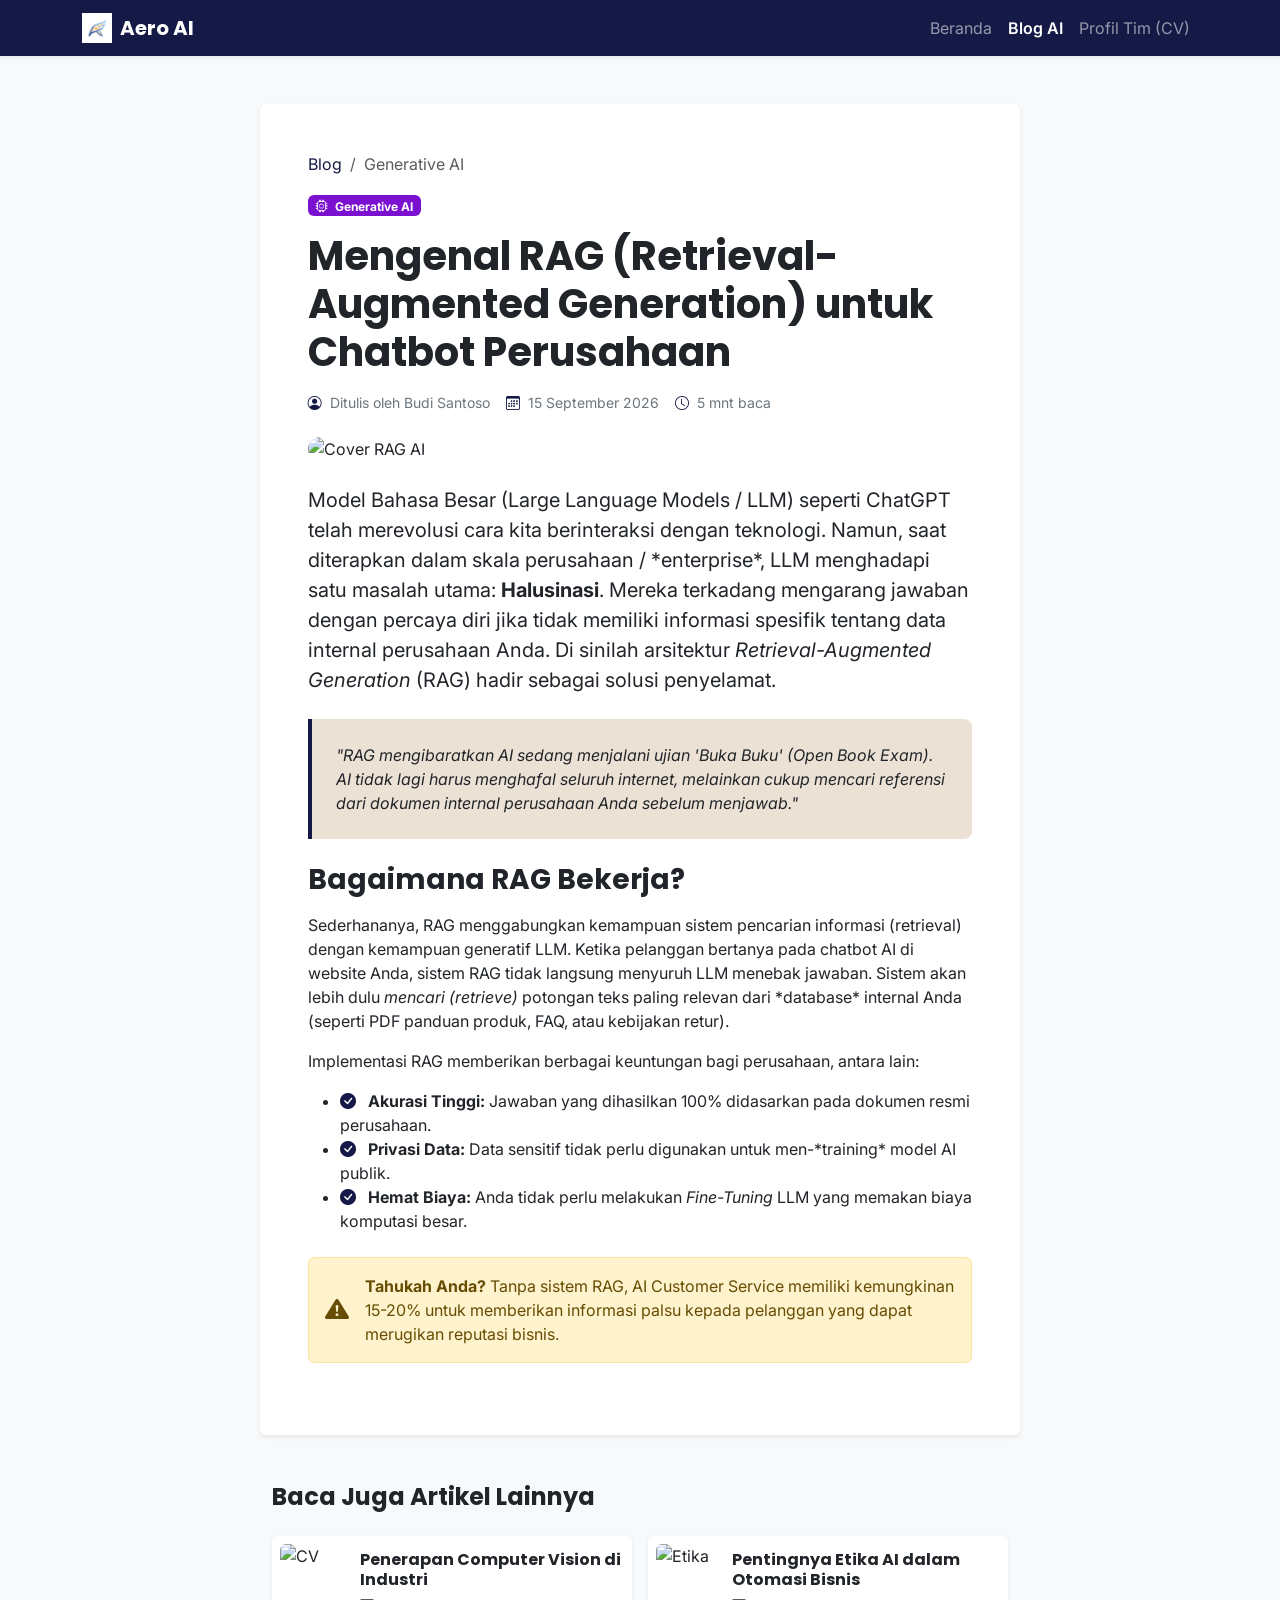
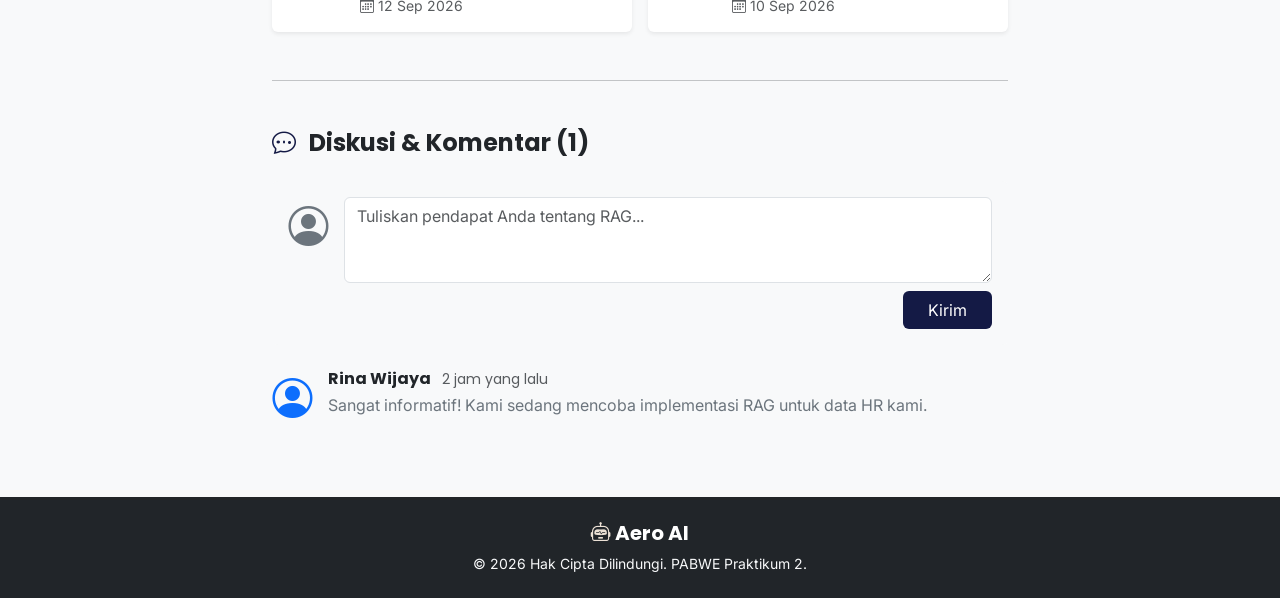
==== blog-detail.html @ 944abf02 "fix" ====
<!doctype html>
<html lang="id">
<head>
    <meta charset="UTF-8" />
    <meta name="viewport" content="width=device-width, initial-scale=1.0" />
    <meta name="description" content="Mengenal RAG (Retrieval-Augmented Generation) untuk Chatbot Perusahaan guna mencegah halusinasi AI." />
    <title>Detail Blog - Aero AI</title>
    
    <link rel="icon" href="assets/img/logo.png" type="image/png" />
    <link rel="preconnect" href="https://fonts.googleapis.com">
    <link rel="preconnect" href="https://fonts.gstatic.com" crossorigin>
    <link href="https://fonts.googleapis.com/css2?family=Inter:wght@400;500;600&family=Poppins:wght@500;600;700;800&display=swap" rel="stylesheet">
    <link href="https://cdn.jsdelivr.net/npm/bootstrap@5.3.8/dist/css/bootstrap.min.css" rel="stylesheet" crossorigin="anonymous">
    <link rel="stylesheet" href="https://cdn.jsdelivr.net/npm/bootstrap-icons@1.13.1/font/bootstrap-icons.min.css">

    <style>
        body { font-family: 'Inter', sans-serif; }
        h1, h2, h3, h4, h5, h6, .navbar-brand { font-family: 'Poppins', sans-serif; }
        .text-brand { color: #141A45; }
        .bg-brand { background-color: #141A45; color: white; }
        .btn-brand { background-color: #141A45; color: white; transition: 0.3s; }
        .btn-brand:hover { background-color: #7C10D0; color: white; }
        .custom-blockquote { border-left: 4px solid #141A45; background-color: #ECE1D5; padding: 1.5rem; border-radius: 0 8px 8px 0; font-style: italic; }
        .article-cover { width: 100%; height: 400px; object-fit: cover; border-radius: 12px; }
    </style>
</head>
<body class="bg-light">

    <nav class="navbar navbar-expand-lg navbar-dark sticky-top bg-brand shadow-sm">
        <div class="container">
            <a class="navbar-brand fw-bold d-flex align-items-center gap-2" href="index.html">
                <img src="assets/img/logo.png" alt="Logo" width="30" height="30"> Aero AI
            </a>
            <!-- PERBAIKAN: Aria-label button -->
            <button class="navbar-toggler" type="button" data-bs-toggle="collapse" data-bs-target="#navbarNav" aria-label="Buka Menu Navigasi">
                <span class="navbar-toggler-icon"></span>
            </button>
            <div class="collapse navbar-collapse" id="navbarNav">
                <ul class="navbar-nav ms-auto">
                    <li class="nav-item"><a class="nav-link" href="index.html">Beranda</a></li>
                    <li class="nav-item"><a class="nav-link active fw-semibold" href="blog.html">Blog AI</a></li>
                    <li class="nav-item"><a class="nav-link" href="cv.html">Profil Tim (CV)</a></li>
                </ul>
            </div>
        </div>
    </nav>

    <main class="container py-5">
        <div class="row justify-content-center">
            <div class="col-lg-8 bg-white p-4 p-md-5 rounded shadow-sm">
                
                <nav aria-label="breadcrumb">
                    <ol class="breadcrumb mb-3">
                        <li class="breadcrumb-item"><a href="blog.html" class="text-decoration-none text-brand">Blog</a></li>
                        <li class="breadcrumb-item active" aria-current="page">Generative AI</li>
                    </ol>
                </nav>
                <span class="badge mb-3" style="background-color: #7C10D0; color: white;"><i class="bi bi-cpu me-1"></i> Generative AI</span>
                
                <h1 class="fw-bold mb-3">Mengenal RAG (Retrieval-Augmented Generation) untuk Chatbot Perusahaan</h1>
                
                <div class="d-flex flex-wrap align-items-center text-secondary mb-4 gap-3 small">
                    <span><i class="bi bi-person-circle text-brand me-1"></i> Ditulis oleh Budi Santoso</span>
                    <span><i class="bi bi-calendar3 text-brand me-1"></i> 15 September 2026</span>
                    <span><i class="bi bi-clock text-brand me-1"></i> 5 mnt baca</span>
                </div>

                <img src="https://images.unsplash.com/photo-1677442136019-21780ecad995?q=80&w=1200&auto=format&fit=crop" width="1200" height="400" alt="Cover RAG AI" class="article-cover mb-4">

                <p class="fs-5">
                    Model Bahasa Besar (Large Language Models / LLM) seperti ChatGPT telah merevolusi cara kita berinteraksi dengan teknologi. Namun, saat diterapkan dalam skala perusahaan / *enterprise*, LLM menghadapi satu masalah utama: <strong>Halusinasi</strong>. Mereka terkadang mengarang jawaban dengan percaya diri jika tidak memiliki informasi spesifik tentang data internal perusahaan Anda. Di sinilah arsitektur <em>Retrieval-Augmented Generation</em> (RAG) hadir sebagai solusi penyelamat.
                </p>

                <!-- PERBAIKAN KONTRAST: text-dark di atas background custom-blockquote (krim) -->
                <blockquote class="custom-blockquote my-4 text-dark">
                    "RAG mengibaratkan AI sedang menjalani ujian 'Buka Buku' (Open Book Exam). AI tidak lagi harus menghafal seluruh internet, melainkan cukup mencari referensi dari dokumen internal perusahaan Anda sebelum menjawab."
                </blockquote>

                <!-- PERBAIKAN HIERARKI HEADING: Urut H1 -> H2 -->
                <h2 class="h3 fw-bold mt-4 mb-3">Bagaimana RAG Bekerja?</h2>
                <p>
                    Sederhananya, RAG menggabungkan kemampuan sistem pencarian informasi (retrieval) dengan kemampuan generatif LLM. Ketika pelanggan bertanya pada chatbot AI di website Anda, sistem RAG tidak langsung menyuruh LLM menebak jawaban. Sistem akan lebih dulu <em>mencari (retrieve)</em> potongan teks paling relevan dari *database* internal Anda (seperti PDF panduan produk, FAQ, atau kebijakan retur). 
                </p>

                <p>Implementasi RAG memberikan berbagai keuntungan bagi perusahaan, antara lain:</p>
                <ul class="mb-4">
                    <li><i class="bi bi-check-circle-fill text-brand me-2"></i> <strong>Akurasi Tinggi:</strong> Jawaban yang dihasilkan 100% didasarkan pada dokumen resmi perusahaan.</li>
                    <li><i class="bi bi-check-circle-fill text-brand me-2"></i> <strong>Privasi Data:</strong> Data sensitif tidak perlu digunakan untuk men-*training* model AI publik.</li>
                    <li><i class="bi bi-check-circle-fill text-brand me-2"></i> <strong>Hemat Biaya:</strong> Anda tidak perlu melakukan <em>Fine-Tuning</em> LLM yang memakan biaya komputasi besar.</li>
                </ul>

                <div class="alert alert-warning d-flex align-items-center mb-4" role="alert">
                    <i class="bi bi-exclamation-triangle-fill fs-4 me-3"></i>
                    <div>
                        <strong>Tahukah Anda?</strong> Tanpa sistem RAG, AI Customer Service memiliki kemungkinan 15-20% untuk memberikan informasi palsu kepada pelanggan yang dapat merugikan reputasi bisnis.
                    </div>
                </div>
            </div>
        </div>

        <!-- ARTIKEL TERKAIT -->
        <div class="row justify-content-center mt-5">
            <div class="col-lg-8">
                <!-- PERBAIKAN HIERARKI: H2 (Subjudul Utama) -->
                <h2 class="h4 fw-bold mb-4">Baca Juga Artikel Lainnya</h2>
                <div class="row g-3">
                    <div class="col-md-6">
                        <a href="#" class="text-decoration-none">
                            <div class="card h-100 border-0 shadow-sm flex-row align-items-center p-2">
                                <img src="https://images.unsplash.com/photo-1581091226825-a6a2a5aee158?q=80&w=200&auto=format&fit=crop" class="rounded" alt="CV" width="80" height="80" style="object-fit: cover;" loading="lazy">
                                <div class="ms-3">
                                    <!-- PERBAIKAN HIERARKI: H3 (Anak dari H2 Baca Juga) -->
                                    <h3 class="h6 fw-bold text-dark mb-1">Penerapan Computer Vision di Industri</h3>
                                    <small class="text-muted"><i class="bi bi-calendar3"></i> 12 Sep 2026</small>
                                </div>
                            </div>
                        </a>
                    </div>
                    <div class="col-md-6">
                        <a href="#" class="text-decoration-none">
                            <div class="card h-100 border-0 shadow-sm flex-row align-items-center p-2">
                                <img src="https://images.unsplash.com/photo-1620712943543-bcc4688e7485?q=80&w=200&auto=format&fit=crop" class="rounded" alt="Etika" width="80" height="80" style="object-fit: cover;" loading="lazy">
                                <div class="ms-3">
                                    <h3 class="h6 fw-bold text-dark mb-1">Pentingnya Etika AI dalam Otomasi Bisnis</h3>
                                    <small class="text-muted"><i class="bi bi-calendar3"></i> 10 Sep 2026</small>
                                </div>
                            </div>
                        </a>
                    </div>
                </div>
                
                <hr class="my-5">
                
                <!-- AREA KOMENTAR -->
                <section>
                    <!-- PERBAIKAN HIERARKI: H2 -->
                    <h2 class="h4 fw-bold mb-4"><i class="bi bi-chat-dots me-2 text-brand"></i> Diskusi & Komentar (1)</h2>
                    
                    <div class="card bg-light border-0 mb-4 p-3">
                        <form action="#">
                            <div class="d-flex align-items-start gap-3">
                                <i class="bi bi-person-circle fs-1 text-secondary"></i>
                                <div class="w-100">
                                    <textarea class="form-control mb-2" rows="3" placeholder="Tuliskan pendapat Anda tentang RAG..." aria-label="Komentar"></textarea>
                                    <div class="text-end"><button type="submit" class="btn btn-brand px-4">Kirim</button></div>
                                </div>
                            </div>
                        </form>
                    </div>

                    <div class="d-flex align-items-start gap-3 mb-3">
                        <i class="bi bi-person-circle fs-1 text-primary"></i>
                        <div>
                            <!-- PERBAIKAN HIERARKI: H3 -->
                            <h3 class="h6 fw-bold mb-1">Rina Wijaya <span class="text-muted small fw-normal ms-2">2 jam yang lalu</span></h3>
                            <p class="text-secondary text-sm">Sangat informatif! Kami sedang mencoba implementasi RAG untuk data HR kami.</p>
                        </div>
                    </div>
                </section>
            </div>
        </div>
    </main>

    <footer class="bg-dark text-white py-4 mt-auto">
        <div class="container text-center">
            <h2 class="h5 fw-bold"><i class="bi bi-robot" style="color: #ECE1D5;"></i> Aero AI</h2>
            <!-- PERBAIKAN KONTRAST: text-light -->
            <p class="text-light small mb-0">© 2026 Hak Cipta Dilindungi. PABWE Praktikum 2.</p>
        </div>
    </footer>
    <script src="https://cdn.jsdelivr.net/npm/bootstrap@5.3.8/dist/js/bootstrap.bundle.min.js" crossorigin="anonymous" defer></script>
</body>
</html>
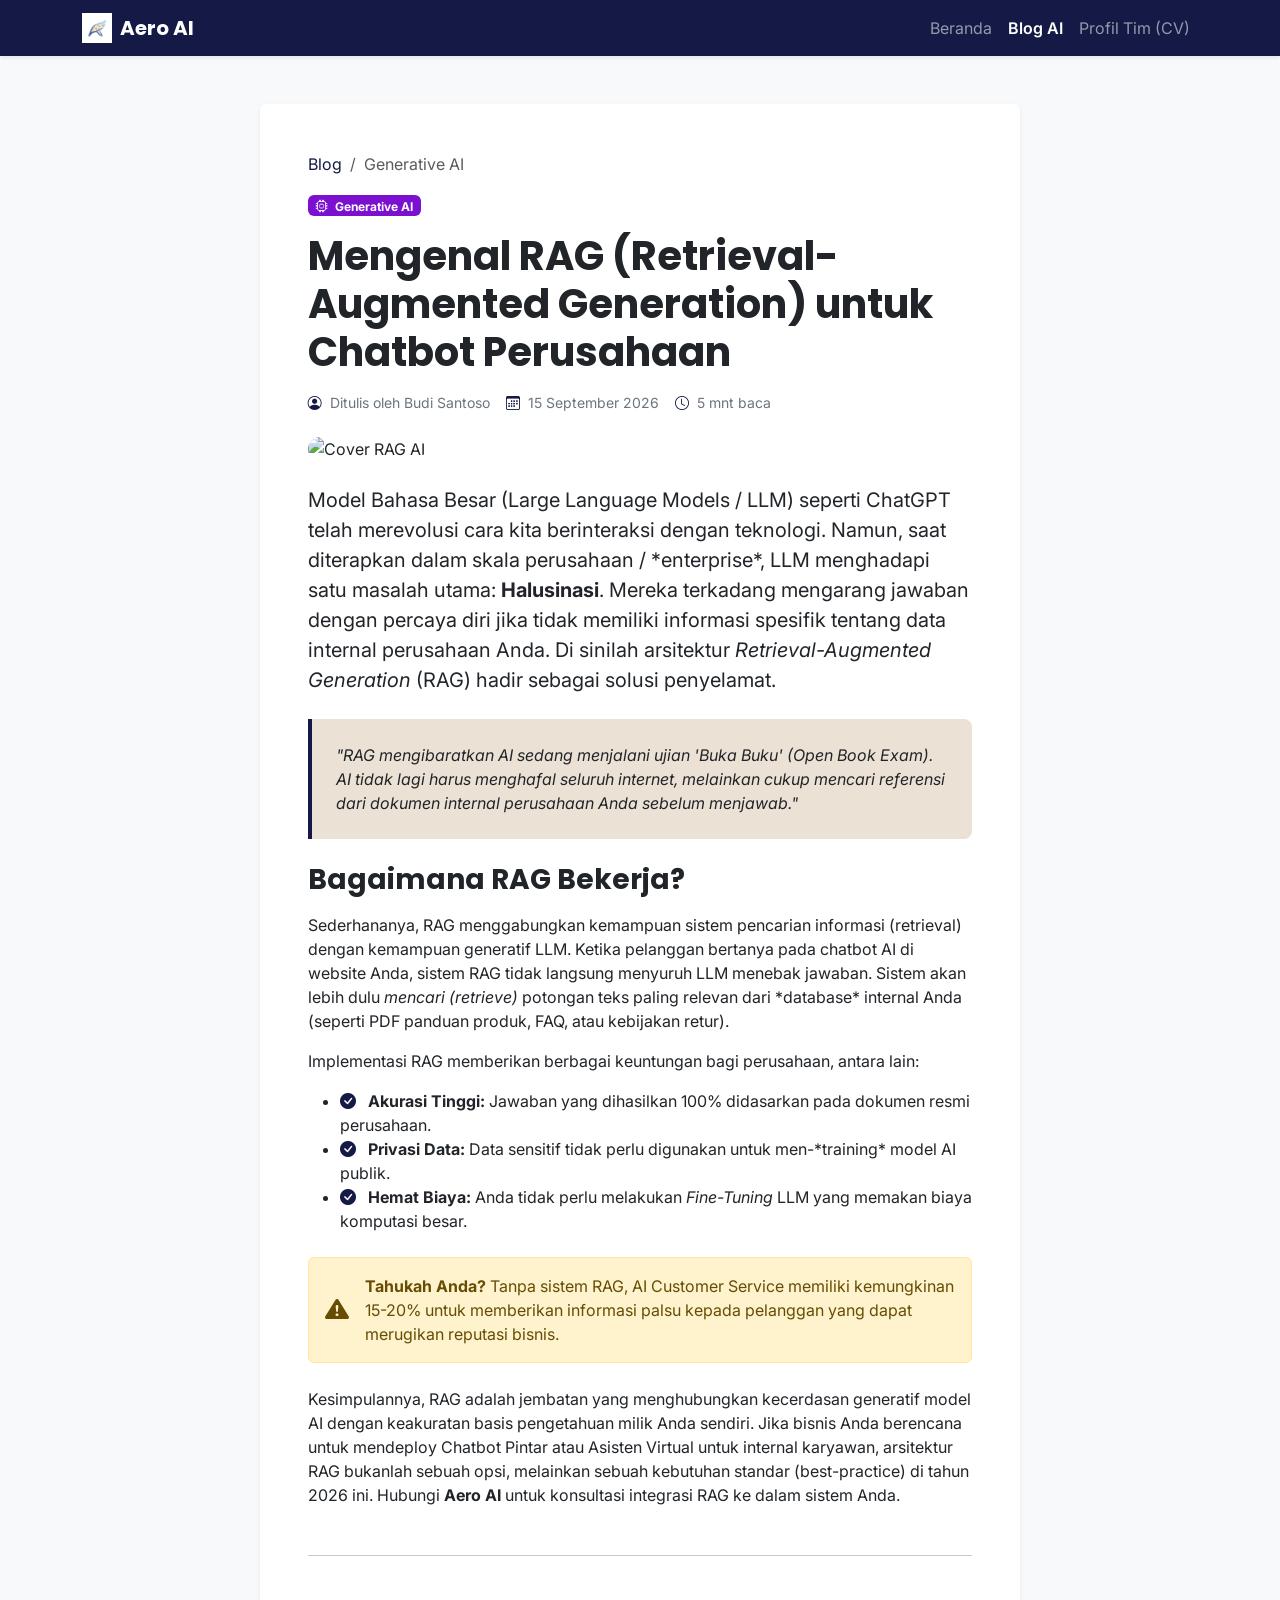
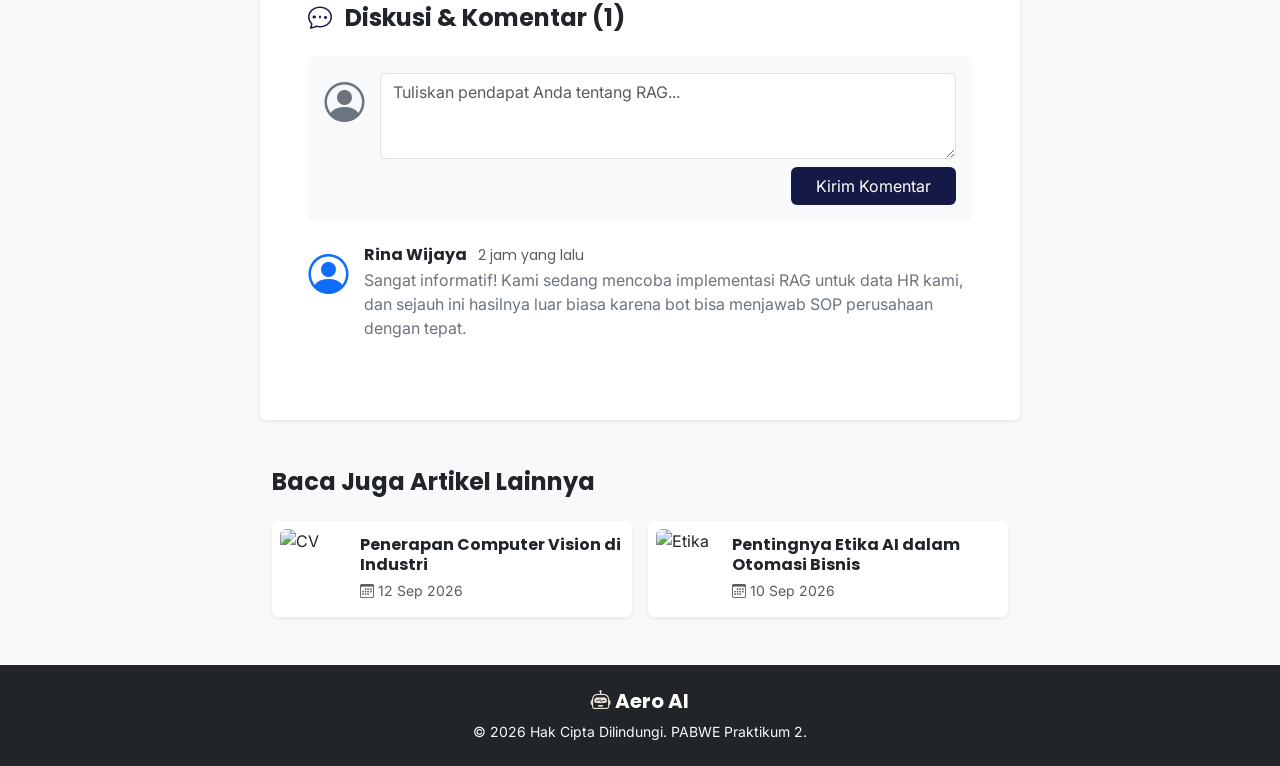
==== commit 69f660d1: "fix" ====
--- a/blog-detail.html
+++ b/blog-detail.html
@@ -3,36 +3,54 @@
 <head>
     <meta charset="UTF-8" />
     <meta name="viewport" content="width=device-width, initial-scale=1.0" />
-    <meta name="description" content="Mengenal RAG (Retrieval-Augmented Generation) untuk Chatbot Perusahaan guna mencegah halusinasi AI." />
     <title>Detail Blog - Aero AI</title>
     
     <link rel="icon" href="assets/img/logo.png" type="image/png" />
+
+    <!-- GOOGLE FONTS -->
     <link rel="preconnect" href="https://fonts.googleapis.com">
     <link rel="preconnect" href="https://fonts.gstatic.com" crossorigin>
     <link href="https://fonts.googleapis.com/css2?family=Inter:wght@400;500;600&family=Poppins:wght@500;600;700;800&display=swap" rel="stylesheet">
+
     <link href="https://cdn.jsdelivr.net/npm/bootstrap@5.3.8/dist/css/bootstrap.min.css" rel="stylesheet" crossorigin="anonymous">
     <link rel="stylesheet" href="https://cdn.jsdelivr.net/npm/bootstrap-icons@1.13.1/font/bootstrap-icons.min.css">
 
     <style>
         body { font-family: 'Inter', sans-serif; }
         h1, h2, h3, h4, h5, h6, .navbar-brand { font-family: 'Poppins', sans-serif; }
+        
         .text-brand { color: #141A45; }
         .bg-brand { background-color: #141A45; color: white; }
         .btn-brand { background-color: #141A45; color: white; transition: 0.3s; }
         .btn-brand:hover { background-color: #7C10D0; color: white; }
-        .custom-blockquote { border-left: 4px solid #141A45; background-color: #ECE1D5; padding: 1.5rem; border-radius: 0 8px 8px 0; font-style: italic; }
-        .article-cover { width: 100%; height: 400px; object-fit: cover; border-radius: 12px; }
+        
+        .custom-blockquote {
+            border-left: 4px solid #141A45;
+            background-color: #ECE1D5;
+            padding: 1.5rem;
+            border-radius: 0 8px 8px 0;
+            font-style: italic;
+        }
+        
+        .article-cover {
+            width: 100%;
+            height: 400px;
+            object-fit: cover;
+            border-radius: 12px;
+        }
     </style>
 </head>
 <body class="bg-light">
 
+    <!-- NAVBAR -->
     <nav class="navbar navbar-expand-lg navbar-dark sticky-top bg-brand shadow-sm">
         <div class="container">
             <a class="navbar-brand fw-bold d-flex align-items-center gap-2" href="index.html">
-                <img src="assets/img/logo.png" alt="Logo" width="30" height="30"> Aero AI
+                <img src="assets/img/logo.png" alt="Logo" height="30">
+                Aero AI
             </a>
-            <!-- PERBAIKAN: Aria-label button -->
-            <button class="navbar-toggler" type="button" data-bs-toggle="collapse" data-bs-target="#navbarNav" aria-label="Buka Menu Navigasi">
+            <!-- PERBAIKAN: Penambahan aria-label pada tombol toggle -->
+            <button class="navbar-toggler" type="button" data-bs-toggle="collapse" data-bs-target="#navbarNav" aria-label="Buka navigasi menu">
                 <span class="navbar-toggler-icon"></span>
             </button>
             <div class="collapse navbar-collapse" id="navbarNav">
@@ -45,6 +63,7 @@
         </div>
     </nav>
 
+    <!-- KONTEN ARTIKEL -->
     <main class="container py-5">
         <div class="row justify-content-center">
             <div class="col-lg-8 bg-white p-4 p-md-5 rounded shadow-sm">
@@ -65,18 +84,18 @@
                     <span><i class="bi bi-clock text-brand me-1"></i> 5 mnt baca</span>
                 </div>
 
-                <img src="https://images.unsplash.com/photo-1677442136019-21780ecad995?q=80&w=1200&auto=format&fit=crop" width="1200" height="400" alt="Cover RAG AI" class="article-cover mb-4">
+                <img src="https://images.unsplash.com/photo-1677442136019-21780ecad995?q=80&w=1200&auto=format&fit=crop" alt="Cover RAG AI" class="article-cover mb-4">
 
                 <p class="fs-5">
                     Model Bahasa Besar (Large Language Models / LLM) seperti ChatGPT telah merevolusi cara kita berinteraksi dengan teknologi. Namun, saat diterapkan dalam skala perusahaan / *enterprise*, LLM menghadapi satu masalah utama: <strong>Halusinasi</strong>. Mereka terkadang mengarang jawaban dengan percaya diri jika tidak memiliki informasi spesifik tentang data internal perusahaan Anda. Di sinilah arsitektur <em>Retrieval-Augmented Generation</em> (RAG) hadir sebagai solusi penyelamat.
                 </p>
 
-                <!-- PERBAIKAN KONTRAST: text-dark di atas background custom-blockquote (krim) -->
+                <!-- PERBAIKAN: Mengubah warna text-secondary menjadi text-dark agar lulus uji kontras -->
                 <blockquote class="custom-blockquote my-4 text-dark">
                     "RAG mengibaratkan AI sedang menjalani ujian 'Buka Buku' (Open Book Exam). AI tidak lagi harus menghafal seluruh internet, melainkan cukup mencari referensi dari dokumen internal perusahaan Anda sebelum menjawab."
                 </blockquote>
 
-                <!-- PERBAIKAN HIERARKI HEADING: Urut H1 -> H2 -->
+                <!-- PERBAIKAN: Hierarki H3 diubah menjadi H2 karena judul utama adalah H1 -->
                 <h2 class="h3 fw-bold mt-4 mb-3">Bagaimana RAG Bekerja?</h2>
                 <p>
                     Sederhananya, RAG menggabungkan kemampuan sistem pencarian informasi (retrieval) dengan kemampuan generatif LLM. Ketika pelanggan bertanya pada chatbot AI di website Anda, sistem RAG tidak langsung menyuruh LLM menebak jawaban. Sistem akan lebih dulu <em>mencari (retrieve)</em> potongan teks paling relevan dari *database* internal Anda (seperti PDF panduan produk, FAQ, atau kebijakan retur). 
@@ -95,45 +114,16 @@
                         <strong>Tahukah Anda?</strong> Tanpa sistem RAG, AI Customer Service memiliki kemungkinan 15-20% untuk memberikan informasi palsu kepada pelanggan yang dapat merugikan reputasi bisnis.
                     </div>
                 </div>
-            </div>
-        </div>
-
-        <!-- ARTIKEL TERKAIT -->
-        <div class="row justify-content-center mt-5">
-            <div class="col-lg-8">
-                <!-- PERBAIKAN HIERARKI: H2 (Subjudul Utama) -->
-                <h2 class="h4 fw-bold mb-4">Baca Juga Artikel Lainnya</h2>
-                <div class="row g-3">
-                    <div class="col-md-6">
-                        <a href="#" class="text-decoration-none">
-                            <div class="card h-100 border-0 shadow-sm flex-row align-items-center p-2">
-                                <img src="https://images.unsplash.com/photo-1581091226825-a6a2a5aee158?q=80&w=200&auto=format&fit=crop" class="rounded" alt="CV" width="80" height="80" style="object-fit: cover;" loading="lazy">
-                                <div class="ms-3">
-                                    <!-- PERBAIKAN HIERARKI: H3 (Anak dari H2 Baca Juga) -->
-                                    <h3 class="h6 fw-bold text-dark mb-1">Penerapan Computer Vision di Industri</h3>
-                                    <small class="text-muted"><i class="bi bi-calendar3"></i> 12 Sep 2026</small>
-                                </div>
-                            </div>
-                        </a>
-                    </div>
-                    <div class="col-md-6">
-                        <a href="#" class="text-decoration-none">
-                            <div class="card h-100 border-0 shadow-sm flex-row align-items-center p-2">
-                                <img src="https://images.unsplash.com/photo-1620712943543-bcc4688e7485?q=80&w=200&auto=format&fit=crop" class="rounded" alt="Etika" width="80" height="80" style="object-fit: cover;" loading="lazy">
-                                <div class="ms-3">
-                                    <h3 class="h6 fw-bold text-dark mb-1">Pentingnya Etika AI dalam Otomasi Bisnis</h3>
-                                    <small class="text-muted"><i class="bi bi-calendar3"></i> 10 Sep 2026</small>
-                                </div>
-                            </div>
-                        </a>
-                    </div>
-                </div>
-                
+
+                <p>
+                    Kesimpulannya, RAG adalah jembatan yang menghubungkan kecerdasan generatif model AI dengan keakuratan basis pengetahuan milik Anda sendiri. Jika bisnis Anda berencana untuk mendeploy Chatbot Pintar atau Asisten Virtual untuk internal karyawan, arsitektur RAG bukanlah sebuah opsi, melainkan sebuah kebutuhan standar (best-practice) di tahun 2026 ini. Hubungi <strong>Aero AI</strong> untuk konsultasi integrasi RAG ke dalam sistem Anda.
+                </p>
+
                 <hr class="my-5">
-                
+
                 <!-- AREA KOMENTAR -->
                 <section>
-                    <!-- PERBAIKAN HIERARKI: H2 -->
+                    <!-- PERBAIKAN: Hierarki H4 diubah menjadi H2 -->
                     <h2 class="h4 fw-bold mb-4"><i class="bi bi-chat-dots me-2 text-brand"></i> Diskusi & Komentar (1)</h2>
                     
                     <div class="card bg-light border-0 mb-4 p-3">
@@ -141,8 +131,10 @@
                             <div class="d-flex align-items-start gap-3">
                                 <i class="bi bi-person-circle fs-1 text-secondary"></i>
                                 <div class="w-100">
-                                    <textarea class="form-control mb-2" rows="3" placeholder="Tuliskan pendapat Anda tentang RAG..." aria-label="Komentar"></textarea>
-                                    <div class="text-end"><button type="submit" class="btn btn-brand px-4">Kirim</button></div>
+                                    <textarea class="form-control mb-2" rows="3" placeholder="Tuliskan pendapat Anda tentang RAG..."></textarea>
+                                    <div class="text-end">
+                                        <button type="submit" class="btn btn-brand px-4">Kirim Komentar</button>
+                                    </div>
                                 </div>
                             </div>
                         </form>
@@ -151,23 +143,60 @@
                     <div class="d-flex align-items-start gap-3 mb-3">
                         <i class="bi bi-person-circle fs-1 text-primary"></i>
                         <div>
-                            <!-- PERBAIKAN HIERARKI: H3 -->
+                            <!-- PERBAIKAN: Hierarki H6 diubah menjadi H3 -->
                             <h3 class="h6 fw-bold mb-1">Rina Wijaya <span class="text-muted small fw-normal ms-2">2 jam yang lalu</span></h3>
-                            <p class="text-secondary text-sm">Sangat informatif! Kami sedang mencoba implementasi RAG untuk data HR kami.</p>
+                            <p class="text-secondary text-sm">Sangat informatif! Kami sedang mencoba implementasi RAG untuk data HR kami, dan sejauh ini hasilnya luar biasa karena bot bisa menjawab SOP perusahaan dengan tepat.</p>
                         </div>
                     </div>
                 </section>
+
             </div>
         </div>
+
+        <!-- ARTIKEL TERKAIT -->
+        <div class="row justify-content-center mt-5">
+            <div class="col-lg-8">
+                <!-- PERBAIKAN: Hierarki H4 diubah menjadi H2 -->
+                <h2 class="h4 fw-bold mb-4">Baca Juga Artikel Lainnya</h2>
+                <div class="row g-3">
+                    <div class="col-md-6">
+                        <a href="#" class="text-decoration-none">
+                            <div class="card h-100 border-0 shadow-sm flex-row align-items-center p-2">
+                                <img src="https://images.unsplash.com/photo-1581091226825-a6a2a5aee158?q=80&w=200&auto=format&fit=crop" class="rounded" alt="CV" width="80" height="80" style="object-fit: cover;">
+                                <div class="ms-3">
+                                    <!-- PERBAIKAN: Hierarki H6 diubah menjadi H3 -->
+                                    <h3 class="h6 fw-bold text-dark mb-1">Penerapan Computer Vision di Industri</h3>
+                                    <small class="text-muted"><i class="bi bi-calendar3"></i> 12 Sep 2026</small>
+                                </div>
+                            </div>
+                        </a>
+                    </div>
+                    <div class="col-md-6">
+                        <a href="#" class="text-decoration-none">
+                            <div class="card h-100 border-0 shadow-sm flex-row align-items-center p-2">
+                                <img src="https://images.unsplash.com/photo-1620712943543-bcc4688e7485?q=80&w=200&auto=format&fit=crop" class="rounded" alt="Etika" width="80" height="80" style="object-fit: cover;">
+                                <div class="ms-3">
+                                    <!-- PERBAIKAN: Hierarki H6 diubah menjadi H3 -->
+                                    <h3 class="h6 fw-bold text-dark mb-1">Pentingnya Etika AI dalam Otomasi Bisnis</h3>
+                                    <small class="text-muted"><i class="bi bi-calendar3"></i> 10 Sep 2026</small>
+                                </div>
+                            </div>
+                        </a>
+                    </div>
+                </div>
+            </div>
+        </div>
     </main>
 
+    <!-- FOOTER -->
     <footer class="bg-dark text-white py-4 mt-auto">
         <div class="container text-center">
             <h2 class="h5 fw-bold"><i class="bi bi-robot" style="color: #ECE1D5;"></i> Aero AI</h2>
-            <!-- PERBAIKAN KONTRAST: text-light -->
+            <!-- PERBAIKAN: Kontras text diubah menjadi text-light -->
             <p class="text-light small mb-0">© 2026 Hak Cipta Dilindungi. PABWE Praktikum 2.</p>
         </div>
     </footer>
-    <script src="https://cdn.jsdelivr.net/npm/bootstrap@5.3.8/dist/js/bootstrap.bundle.min.js" crossorigin="anonymous" defer></script>
+
+    <script src="https://cdn.jsdelivr.net/npm/bootstrap@5.3.8/dist/js/bootstrap.bundle.min.js" crossorigin="anonymous"></script>
 </body>
 </html>
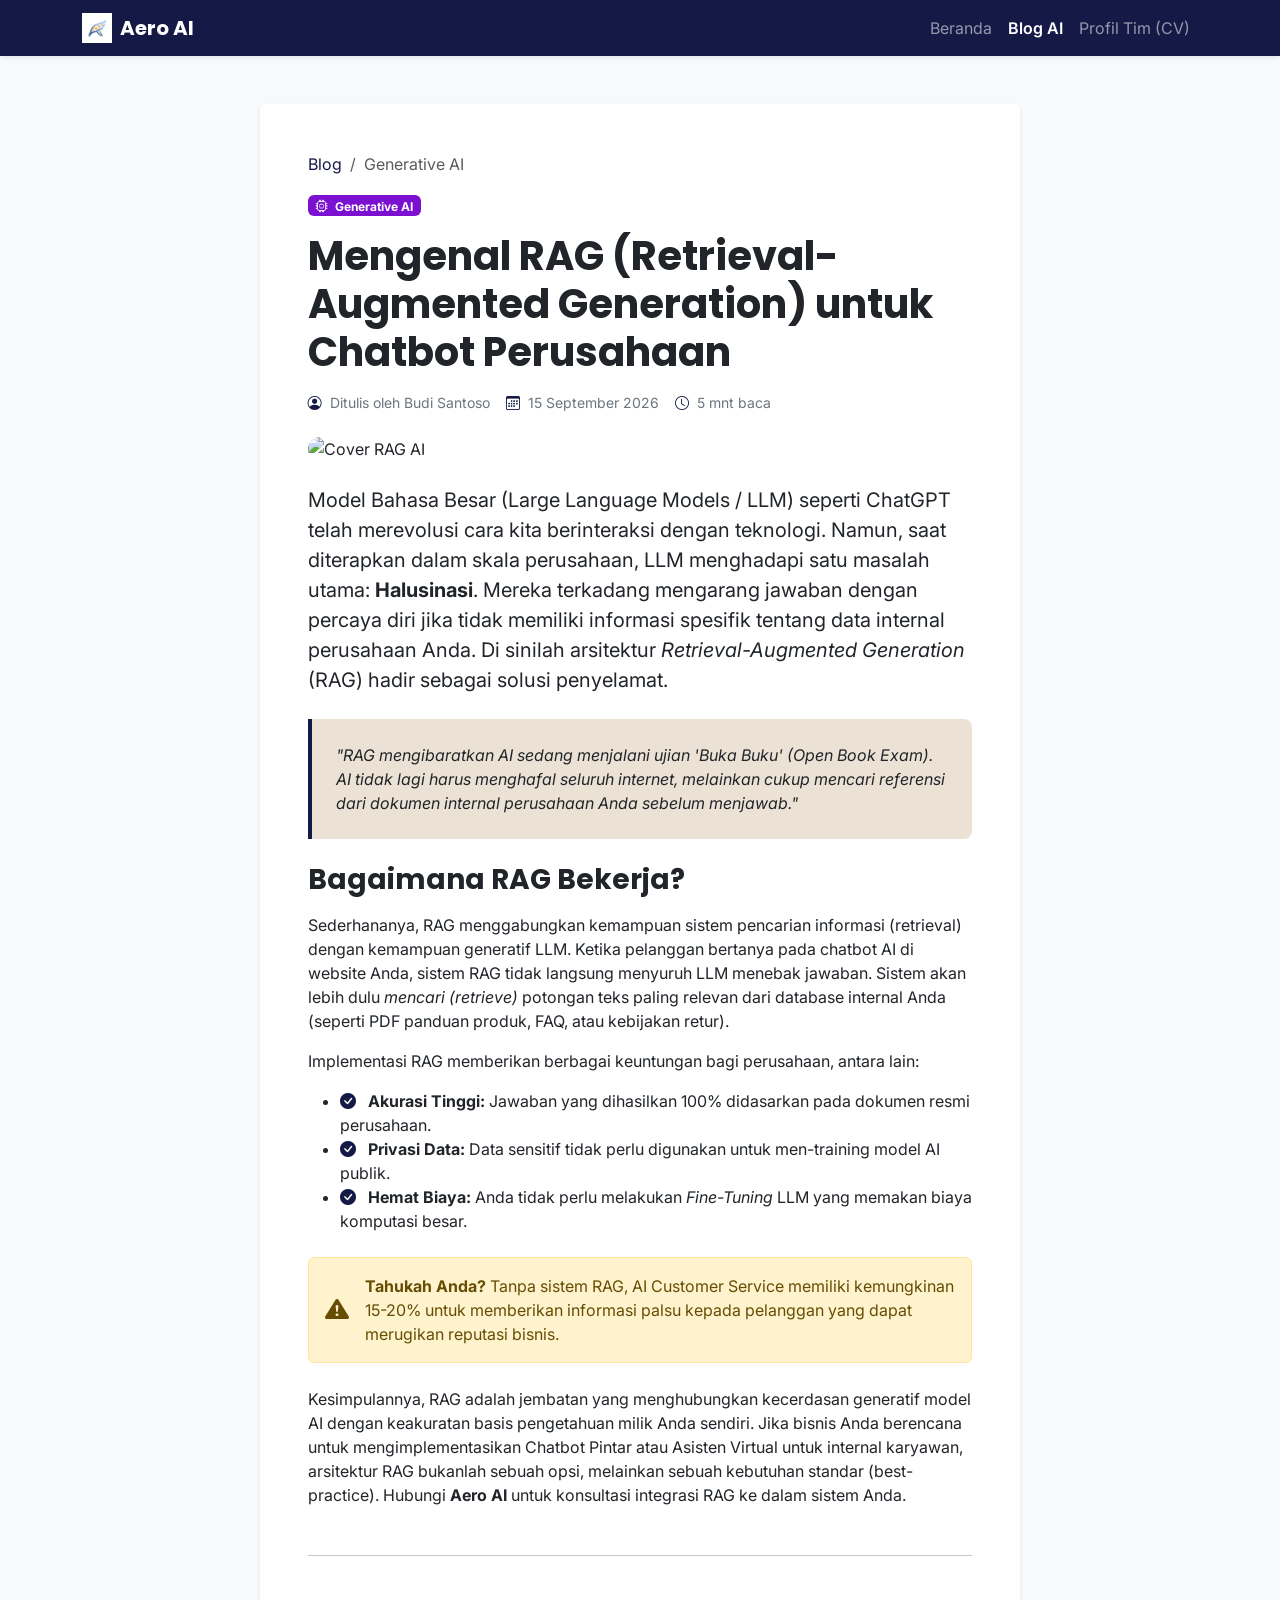
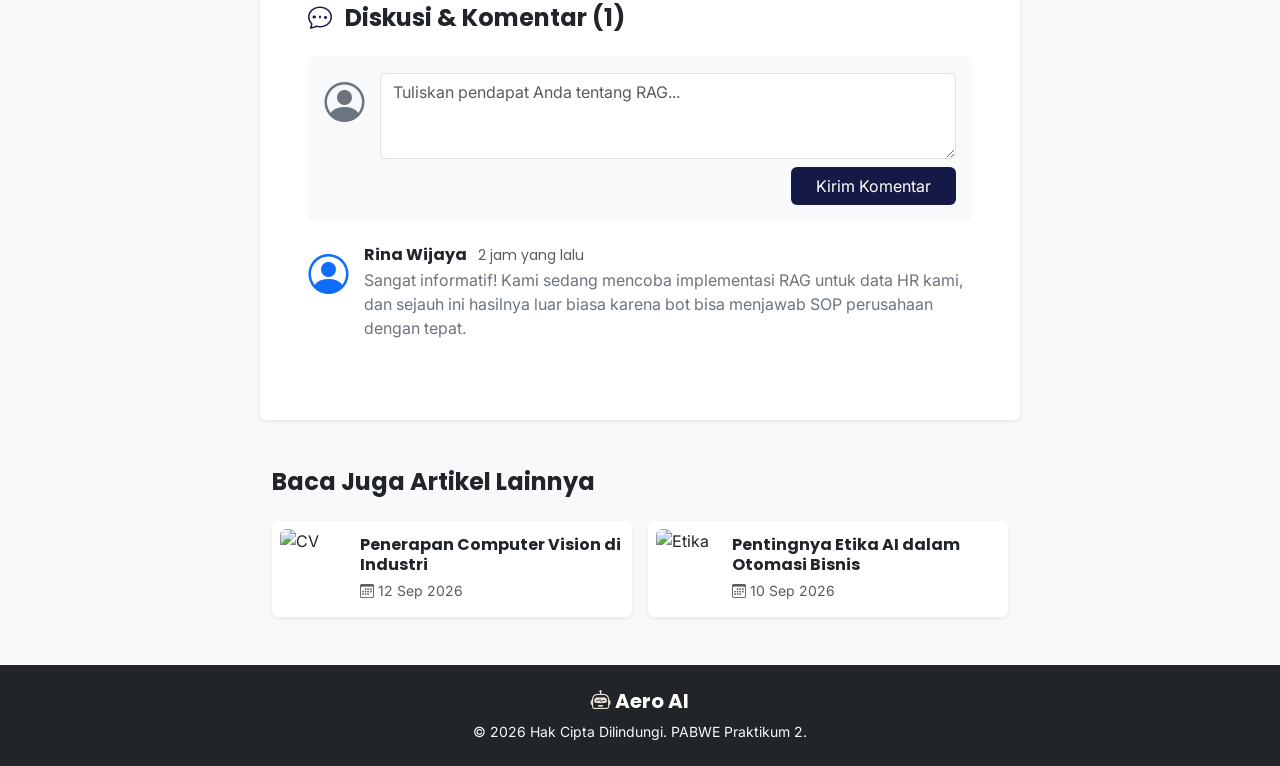
==== commit b7ee9338: "fixx resolve" ====
--- a/blog-detail.html
+++ b/blog-detail.html
@@ -7,7 +7,6 @@
     
     <link rel="icon" href="assets/img/logo.png" type="image/png" />
 
-    <!-- GOOGLE FONTS -->
     <link rel="preconnect" href="https://fonts.googleapis.com">
     <link rel="preconnect" href="https://fonts.gstatic.com" crossorigin>
     <link href="https://fonts.googleapis.com/css2?family=Inter:wght@400;500;600&family=Poppins:wght@500;600;700;800&display=swap" rel="stylesheet">
@@ -42,14 +41,12 @@
 </head>
 <body class="bg-light">
 
-    <!-- NAVBAR -->
     <nav class="navbar navbar-expand-lg navbar-dark sticky-top bg-brand shadow-sm">
         <div class="container">
             <a class="navbar-brand fw-bold d-flex align-items-center gap-2" href="index.html">
-                <img src="assets/img/logo.png" alt="Logo" height="30">
+                <img src="assets/img/logo.png" alt="Logo" width="30" height="30">
                 Aero AI
             </a>
-            <!-- PERBAIKAN: Penambahan aria-label pada tombol toggle -->
             <button class="navbar-toggler" type="button" data-bs-toggle="collapse" data-bs-target="#navbarNav" aria-label="Buka navigasi menu">
                 <span class="navbar-toggler-icon"></span>
             </button>
@@ -63,10 +60,10 @@
         </div>
     </nav>
 
-    <!-- KONTEN ARTIKEL -->
     <main class="container py-5">
         <div class="row justify-content-center">
-            <div class="col-lg-8 bg-white p-4 p-md-5 rounded shadow-sm">
+            <!-- PERBAIKAN: Konten utama dibungkus tag semantik <article> -->
+            <article class="col-lg-8 bg-white p-4 p-md-5 rounded shadow-sm">
                 
                 <nav aria-label="breadcrumb">
                     <ol class="breadcrumb mb-3">
@@ -87,24 +84,22 @@
                 <img src="https://images.unsplash.com/photo-1677442136019-21780ecad995?q=80&w=1200&auto=format&fit=crop" alt="Cover RAG AI" class="article-cover mb-4">
 
                 <p class="fs-5">
-                    Model Bahasa Besar (Large Language Models / LLM) seperti ChatGPT telah merevolusi cara kita berinteraksi dengan teknologi. Namun, saat diterapkan dalam skala perusahaan / *enterprise*, LLM menghadapi satu masalah utama: <strong>Halusinasi</strong>. Mereka terkadang mengarang jawaban dengan percaya diri jika tidak memiliki informasi spesifik tentang data internal perusahaan Anda. Di sinilah arsitektur <em>Retrieval-Augmented Generation</em> (RAG) hadir sebagai solusi penyelamat.
+                    Model Bahasa Besar (Large Language Models / LLM) seperti ChatGPT telah merevolusi cara kita berinteraksi dengan teknologi. Namun, saat diterapkan dalam skala perusahaan, LLM menghadapi satu masalah utama: <strong>Halusinasi</strong>. Mereka terkadang mengarang jawaban dengan percaya diri jika tidak memiliki informasi spesifik tentang data internal perusahaan Anda. Di sinilah arsitektur <em>Retrieval-Augmented Generation</em> (RAG) hadir sebagai solusi penyelamat.
                 </p>
 
-                <!-- PERBAIKAN: Mengubah warna text-secondary menjadi text-dark agar lulus uji kontras -->
                 <blockquote class="custom-blockquote my-4 text-dark">
                     "RAG mengibaratkan AI sedang menjalani ujian 'Buka Buku' (Open Book Exam). AI tidak lagi harus menghafal seluruh internet, melainkan cukup mencari referensi dari dokumen internal perusahaan Anda sebelum menjawab."
                 </blockquote>
 
-                <!-- PERBAIKAN: Hierarki H3 diubah menjadi H2 karena judul utama adalah H1 -->
                 <h2 class="h3 fw-bold mt-4 mb-3">Bagaimana RAG Bekerja?</h2>
                 <p>
-                    Sederhananya, RAG menggabungkan kemampuan sistem pencarian informasi (retrieval) dengan kemampuan generatif LLM. Ketika pelanggan bertanya pada chatbot AI di website Anda, sistem RAG tidak langsung menyuruh LLM menebak jawaban. Sistem akan lebih dulu <em>mencari (retrieve)</em> potongan teks paling relevan dari *database* internal Anda (seperti PDF panduan produk, FAQ, atau kebijakan retur). 
+                    Sederhananya, RAG menggabungkan kemampuan sistem pencarian informasi (retrieval) dengan kemampuan generatif LLM. Ketika pelanggan bertanya pada chatbot AI di website Anda, sistem RAG tidak langsung menyuruh LLM menebak jawaban. Sistem akan lebih dulu <em>mencari (retrieve)</em> potongan teks paling relevan dari database internal Anda (seperti PDF panduan produk, FAQ, atau kebijakan retur). 
                 </p>
 
                 <p>Implementasi RAG memberikan berbagai keuntungan bagi perusahaan, antara lain:</p>
                 <ul class="mb-4">
                     <li><i class="bi bi-check-circle-fill text-brand me-2"></i> <strong>Akurasi Tinggi:</strong> Jawaban yang dihasilkan 100% didasarkan pada dokumen resmi perusahaan.</li>
-                    <li><i class="bi bi-check-circle-fill text-brand me-2"></i> <strong>Privasi Data:</strong> Data sensitif tidak perlu digunakan untuk men-*training* model AI publik.</li>
+                    <li><i class="bi bi-check-circle-fill text-brand me-2"></i> <strong>Privasi Data:</strong> Data sensitif tidak perlu digunakan untuk men-training model AI publik.</li>
                     <li><i class="bi bi-check-circle-fill text-brand me-2"></i> <strong>Hemat Biaya:</strong> Anda tidak perlu melakukan <em>Fine-Tuning</em> LLM yang memakan biaya komputasi besar.</li>
                 </ul>
 
@@ -116,14 +111,13 @@
                 </div>
 
                 <p>
-                    Kesimpulannya, RAG adalah jembatan yang menghubungkan kecerdasan generatif model AI dengan keakuratan basis pengetahuan milik Anda sendiri. Jika bisnis Anda berencana untuk mendeploy Chatbot Pintar atau Asisten Virtual untuk internal karyawan, arsitektur RAG bukanlah sebuah opsi, melainkan sebuah kebutuhan standar (best-practice) di tahun 2026 ini. Hubungi <strong>Aero AI</strong> untuk konsultasi integrasi RAG ke dalam sistem Anda.
+                    Kesimpulannya, RAG adalah jembatan yang menghubungkan kecerdasan generatif model AI dengan keakuratan basis pengetahuan milik Anda sendiri. Jika bisnis Anda berencana untuk mengimplementasikan Chatbot Pintar atau Asisten Virtual untuk internal karyawan, arsitektur RAG bukanlah sebuah opsi, melainkan sebuah kebutuhan standar (best-practice). Hubungi <strong>Aero AI</strong> untuk konsultasi integrasi RAG ke dalam sistem Anda.
                 </p>
 
                 <hr class="my-5">
 
                 <!-- AREA KOMENTAR -->
                 <section>
-                    <!-- PERBAIKAN: Hierarki H4 diubah menjadi H2 -->
                     <h2 class="h4 fw-bold mb-4"><i class="bi bi-chat-dots me-2 text-brand"></i> Diskusi & Komentar (1)</h2>
                     
                     <div class="card bg-light border-0 mb-4 p-3">
@@ -143,56 +137,50 @@
                     <div class="d-flex align-items-start gap-3 mb-3">
                         <i class="bi bi-person-circle fs-1 text-primary"></i>
                         <div>
-                            <!-- PERBAIKAN: Hierarki H6 diubah menjadi H3 -->
                             <h3 class="h6 fw-bold mb-1">Rina Wijaya <span class="text-muted small fw-normal ms-2">2 jam yang lalu</span></h3>
                             <p class="text-secondary text-sm">Sangat informatif! Kami sedang mencoba implementasi RAG untuk data HR kami, dan sejauh ini hasilnya luar biasa karena bot bisa menjawab SOP perusahaan dengan tepat.</p>
                         </div>
                     </div>
                 </section>
-
-            </div>
+            </article>
         </div>
 
         <!-- ARTIKEL TERKAIT -->
         <div class="row justify-content-center mt-5">
             <div class="col-lg-8">
-                <!-- PERBAIKAN: Hierarki H4 diubah menjadi H2 -->
                 <h2 class="h4 fw-bold mb-4">Baca Juga Artikel Lainnya</h2>
                 <div class="row g-3">
-                    <div class="col-md-6">
+                    <!-- PERBAIKAN: Dibungkus dengan tag semantik <article> -->
+                    <article class="col-md-6">
                         <a href="#" class="text-decoration-none">
                             <div class="card h-100 border-0 shadow-sm flex-row align-items-center p-2">
                                 <img src="https://images.unsplash.com/photo-1581091226825-a6a2a5aee158?q=80&w=200&auto=format&fit=crop" class="rounded" alt="CV" width="80" height="80" style="object-fit: cover;">
                                 <div class="ms-3">
-                                    <!-- PERBAIKAN: Hierarki H6 diubah menjadi H3 -->
                                     <h3 class="h6 fw-bold text-dark mb-1">Penerapan Computer Vision di Industri</h3>
                                     <small class="text-muted"><i class="bi bi-calendar3"></i> 12 Sep 2026</small>
                                 </div>
                             </div>
                         </a>
-                    </div>
-                    <div class="col-md-6">
+                    </article>
+                    <article class="col-md-6">
                         <a href="#" class="text-decoration-none">
                             <div class="card h-100 border-0 shadow-sm flex-row align-items-center p-2">
                                 <img src="https://images.unsplash.com/photo-1620712943543-bcc4688e7485?q=80&w=200&auto=format&fit=crop" class="rounded" alt="Etika" width="80" height="80" style="object-fit: cover;">
                                 <div class="ms-3">
-                                    <!-- PERBAIKAN: Hierarki H6 diubah menjadi H3 -->
                                     <h3 class="h6 fw-bold text-dark mb-1">Pentingnya Etika AI dalam Otomasi Bisnis</h3>
                                     <small class="text-muted"><i class="bi bi-calendar3"></i> 10 Sep 2026</small>
                                 </div>
                             </div>
                         </a>
-                    </div>
+                    </article>
                 </div>
             </div>
         </div>
     </main>
 
-    <!-- FOOTER -->
     <footer class="bg-dark text-white py-4 mt-auto">
         <div class="container text-center">
             <h2 class="h5 fw-bold"><i class="bi bi-robot" style="color: #ECE1D5;"></i> Aero AI</h2>
-            <!-- PERBAIKAN: Kontras text diubah menjadi text-light -->
             <p class="text-light small mb-0">© 2026 Hak Cipta Dilindungi. PABWE Praktikum 2.</p>
         </div>
     </footer>
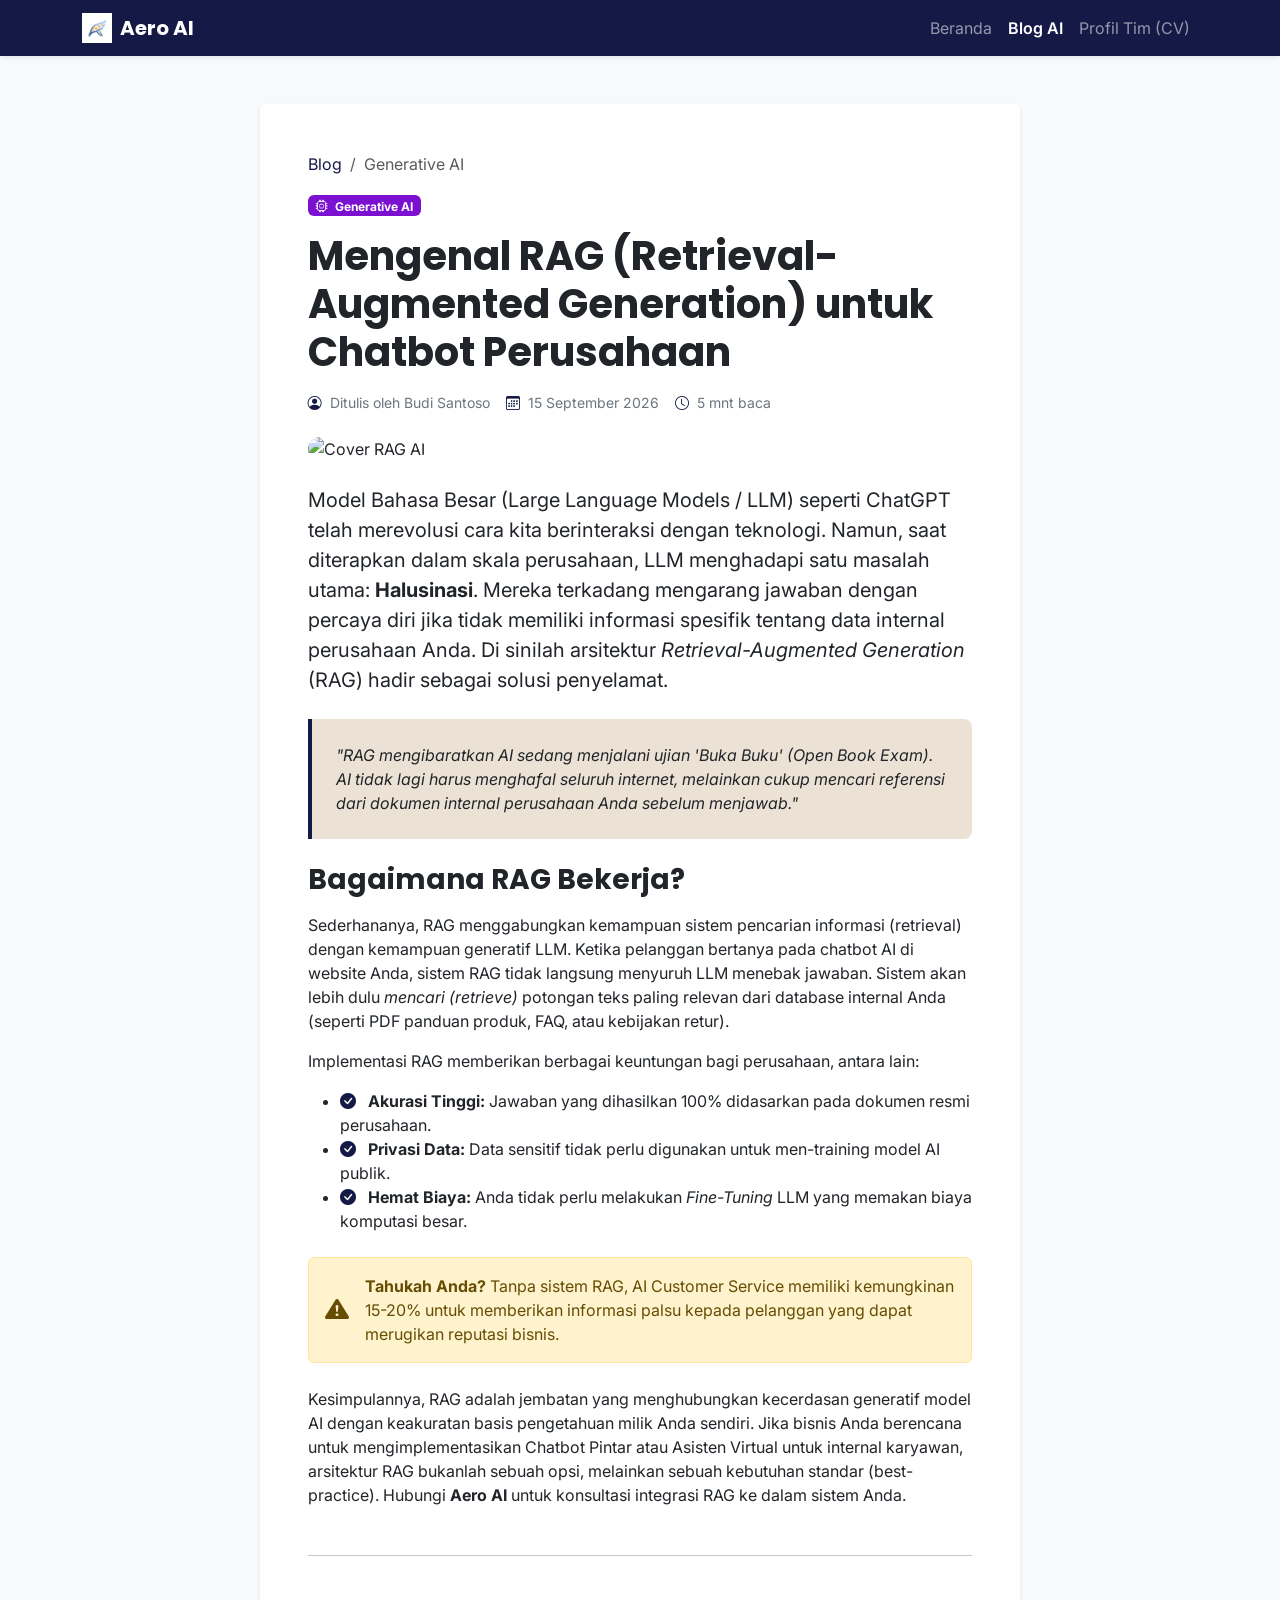
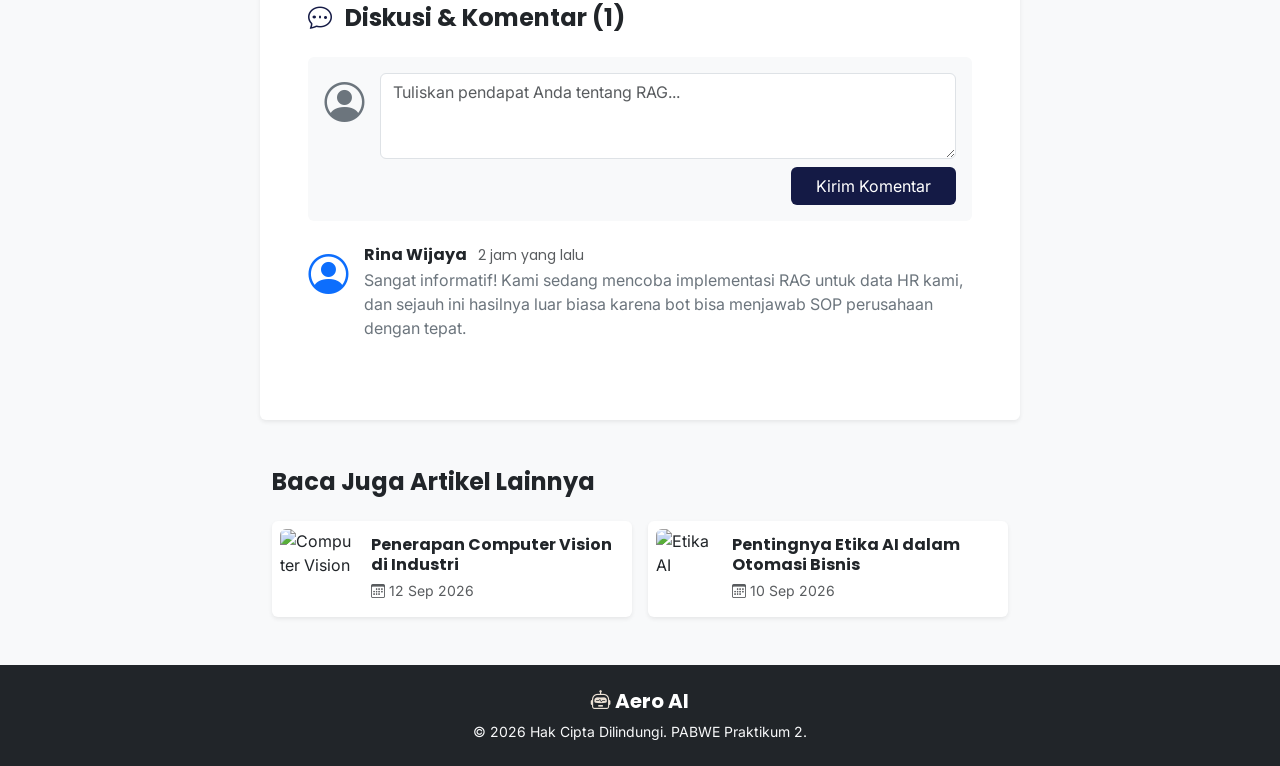
==== commit 31a4c8a8: "fixxqq" ====
--- a/blog-detail.html
+++ b/blog-detail.html
@@ -3,14 +3,13 @@
 <head>
     <meta charset="UTF-8" />
     <meta name="viewport" content="width=device-width, initial-scale=1.0" />
+    <meta name="description" content="Mengenal Arsitektur RAG (Retrieval-Augmented Generation) untuk meminimalisir halusinasi pada Chatbot AI Perusahaan." />
     <title>Detail Blog - Aero AI</title>
     
     <link rel="icon" href="assets/img/logo.png" type="image/png" />
-
     <link rel="preconnect" href="https://fonts.googleapis.com">
     <link rel="preconnect" href="https://fonts.gstatic.com" crossorigin>
     <link href="https://fonts.googleapis.com/css2?family=Inter:wght@400;500;600&family=Poppins:wght@500;600;700;800&display=swap" rel="stylesheet">
-
     <link href="https://cdn.jsdelivr.net/npm/bootstrap@5.3.8/dist/css/bootstrap.min.css" rel="stylesheet" crossorigin="anonymous">
     <link rel="stylesheet" href="https://cdn.jsdelivr.net/npm/bootstrap-icons@1.13.1/font/bootstrap-icons.min.css">
 
@@ -18,8 +17,12 @@
         body { font-family: 'Inter', sans-serif; }
         h1, h2, h3, h4, h5, h6, .navbar-brand { font-family: 'Poppins', sans-serif; }
         
-        .text-brand { color: #141A45; }
-        .bg-brand { background-color: #141A45; color: white; }
+        /* Custom Colors & Utilities replacing inline styles */
+        .bg-brand { background-color: #141A45 !important; }
+        .text-brand { color: #141A45 !important; }
+        .bg-brand-dark { background-color: #7C10D0 !important; color: #ffffff !important; }
+        .text-brand-soft { color: #ECE1D5 !important; }
+        
         .btn-brand { background-color: #141A45; color: white; transition: 0.3s; }
         .btn-brand:hover { background-color: #7C10D0; color: white; }
         
@@ -31,12 +34,7 @@
             font-style: italic;
         }
         
-        .article-cover {
-            width: 100%;
-            height: 400px;
-            object-fit: cover;
-            border-radius: 12px;
-        }
+        .article-cover { width: 100%; height: 400px; object-fit: cover; border-radius: 12px; }
     </style>
 </head>
 <body class="bg-light">
@@ -44,7 +42,7 @@
     <nav class="navbar navbar-expand-lg navbar-dark sticky-top bg-brand shadow-sm">
         <div class="container">
             <a class="navbar-brand fw-bold d-flex align-items-center gap-2" href="index.html">
-                <img src="assets/img/logo.png" alt="Logo" width="30" height="30">
+                <img src="assets/img/logo.png" alt="Logo Aero" width="30" height="30" class="object-contain">
                 Aero AI
             </a>
             <button class="navbar-toggler" type="button" data-bs-toggle="collapse" data-bs-target="#navbarNav" aria-label="Buka navigasi menu">
@@ -62,7 +60,6 @@
 
     <main class="container py-5">
         <div class="row justify-content-center">
-            <!-- PERBAIKAN: Konten utama dibungkus tag semantik <article> -->
             <article class="col-lg-8 bg-white p-4 p-md-5 rounded shadow-sm">
                 
                 <nav aria-label="breadcrumb">
@@ -71,7 +68,7 @@
                         <li class="breadcrumb-item active" aria-current="page">Generative AI</li>
                     </ol>
                 </nav>
-                <span class="badge mb-3" style="background-color: #7C10D0; color: white;"><i class="bi bi-cpu me-1"></i> Generative AI</span>
+                <span class="badge mb-3 bg-brand-dark"><i class="bi bi-cpu me-1"></i> Generative AI</span>
                 
                 <h1 class="fw-bold mb-3">Mengenal RAG (Retrieval-Augmented Generation) untuk Chatbot Perusahaan</h1>
                 
@@ -116,7 +113,6 @@
 
                 <hr class="my-5">
 
-                <!-- AREA KOMENTAR -->
                 <section>
                     <h2 class="h4 fw-bold mb-4"><i class="bi bi-chat-dots me-2 text-brand"></i> Diskusi & Komentar (1)</h2>
                     
@@ -145,16 +141,15 @@
             </article>
         </div>
 
-        <!-- ARTIKEL TERKAIT -->
         <div class="row justify-content-center mt-5">
             <div class="col-lg-8">
                 <h2 class="h4 fw-bold mb-4">Baca Juga Artikel Lainnya</h2>
                 <div class="row g-3">
-                    <!-- PERBAIKAN: Dibungkus dengan tag semantik <article> -->
+                    <!-- PERBAIKAN: Tautan diperbarui ke file blog-detail.html -->
                     <article class="col-md-6">
-                        <a href="#" class="text-decoration-none">
+                        <a href="blog-detail.html" class="text-decoration-none">
                             <div class="card h-100 border-0 shadow-sm flex-row align-items-center p-2">
-                                <img src="https://images.unsplash.com/photo-1581091226825-a6a2a5aee158?q=80&w=200&auto=format&fit=crop" class="rounded" alt="CV" width="80" height="80" style="object-fit: cover;">
+                                <img src="https://images.unsplash.com/photo-1581091226825-a6a2a5aee158?q=80&w=200&auto=format&fit=crop" class="rounded" alt="Computer Vision" width="80" height="80" style="object-fit: cover;">
                                 <div class="ms-3">
                                     <h3 class="h6 fw-bold text-dark mb-1">Penerapan Computer Vision di Industri</h3>
                                     <small class="text-muted"><i class="bi bi-calendar3"></i> 12 Sep 2026</small>
@@ -163,9 +158,9 @@
                         </a>
                     </article>
                     <article class="col-md-6">
-                        <a href="#" class="text-decoration-none">
+                        <a href="blog-detail.html" class="text-decoration-none">
                             <div class="card h-100 border-0 shadow-sm flex-row align-items-center p-2">
-                                <img src="https://images.unsplash.com/photo-1620712943543-bcc4688e7485?q=80&w=200&auto=format&fit=crop" class="rounded" alt="Etika" width="80" height="80" style="object-fit: cover;">
+                                <img src="https://images.unsplash.com/photo-1620712943543-bcc4688e7485?q=80&w=200&auto=format&fit=crop" class="rounded" alt="Etika AI" width="80" height="80" style="object-fit: cover;">
                                 <div class="ms-3">
                                     <h3 class="h6 fw-bold text-dark mb-1">Pentingnya Etika AI dalam Otomasi Bisnis</h3>
                                     <small class="text-muted"><i class="bi bi-calendar3"></i> 10 Sep 2026</small>
@@ -180,8 +175,8 @@
 
     <footer class="bg-dark text-white py-4 mt-auto">
         <div class="container text-center">
-            <h2 class="h5 fw-bold"><i class="bi bi-robot" style="color: #ECE1D5;"></i> Aero AI</h2>
-            <p class="text-light small mb-0">© 2026 Hak Cipta Dilindungi. PABWE Praktikum 2.</p>
+            <h2 class="h5 fw-bold"><i class="bi bi-robot text-brand-soft"></i> Aero AI</h2>
+            <p class="text-light small mb-0">&copy; 2026 Hak Cipta Dilindungi. PABWE Praktikum 2.</p>
         </div>
     </footer>
 
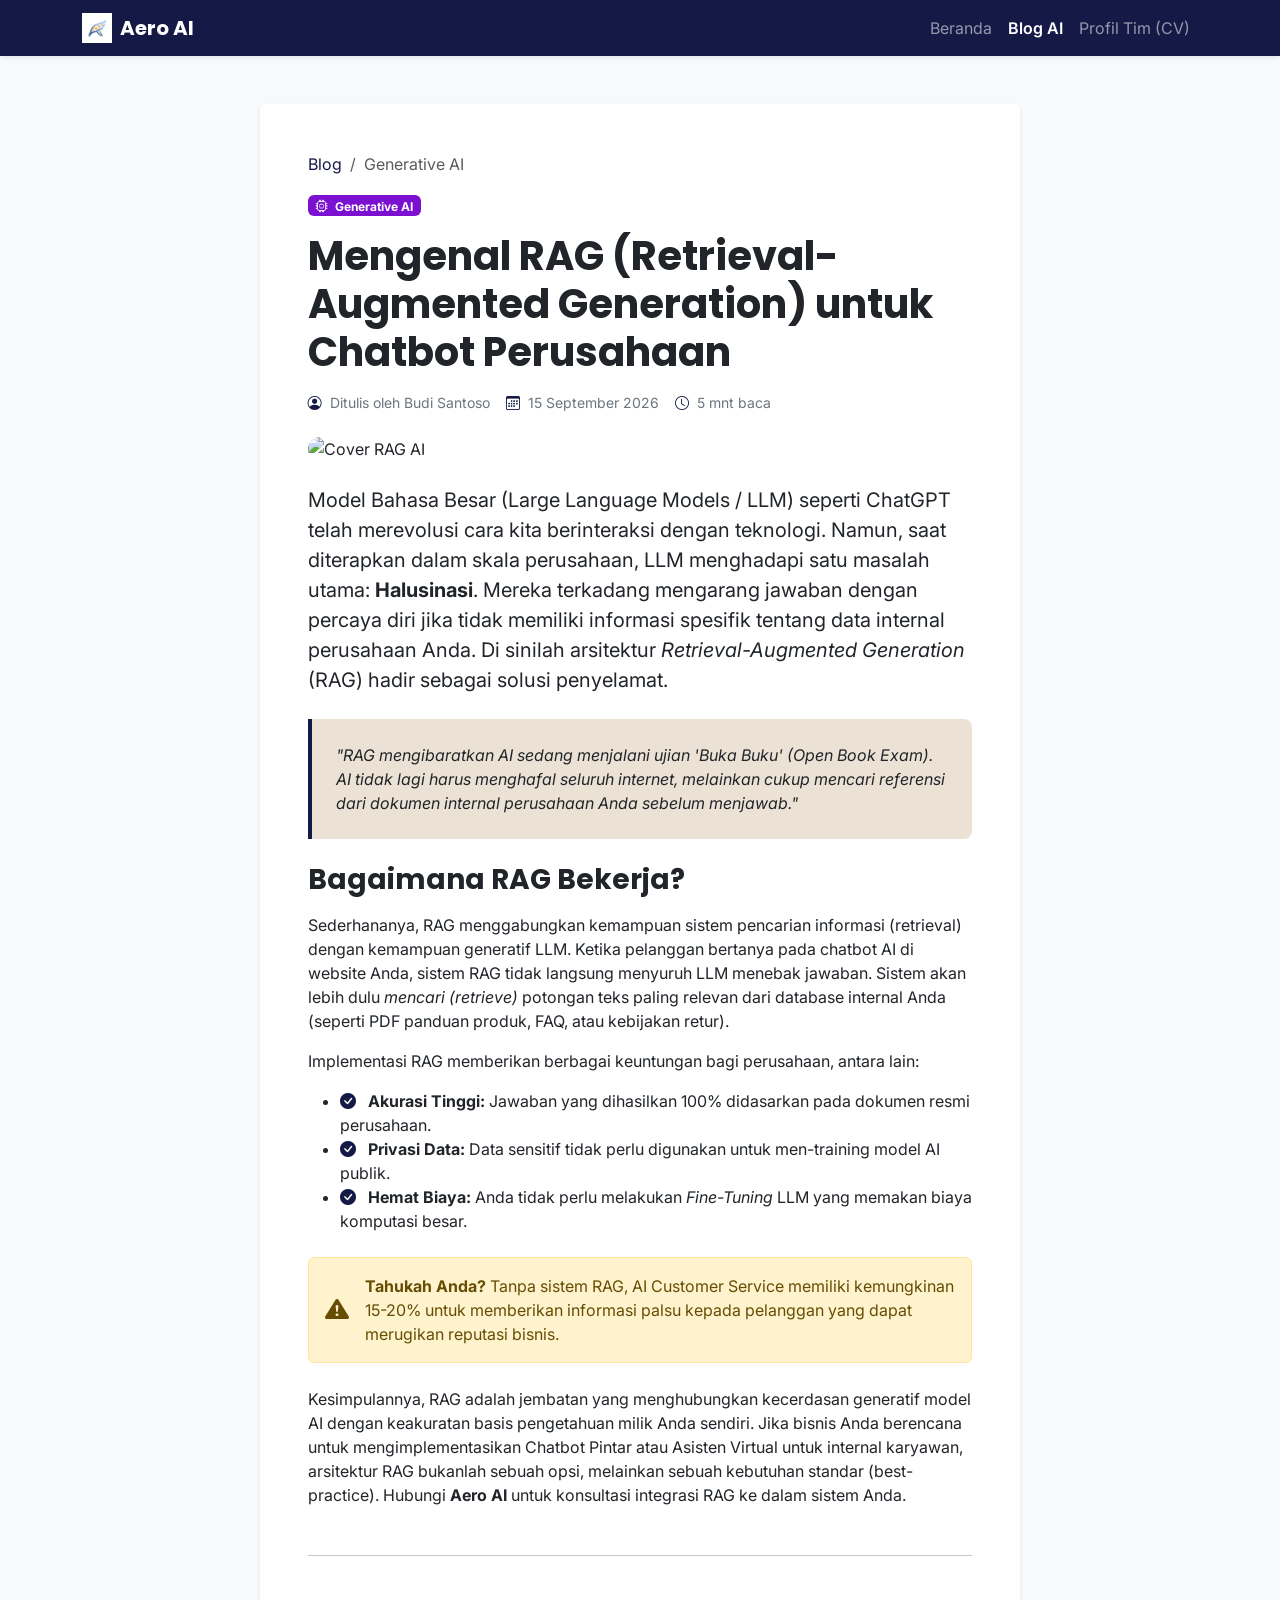
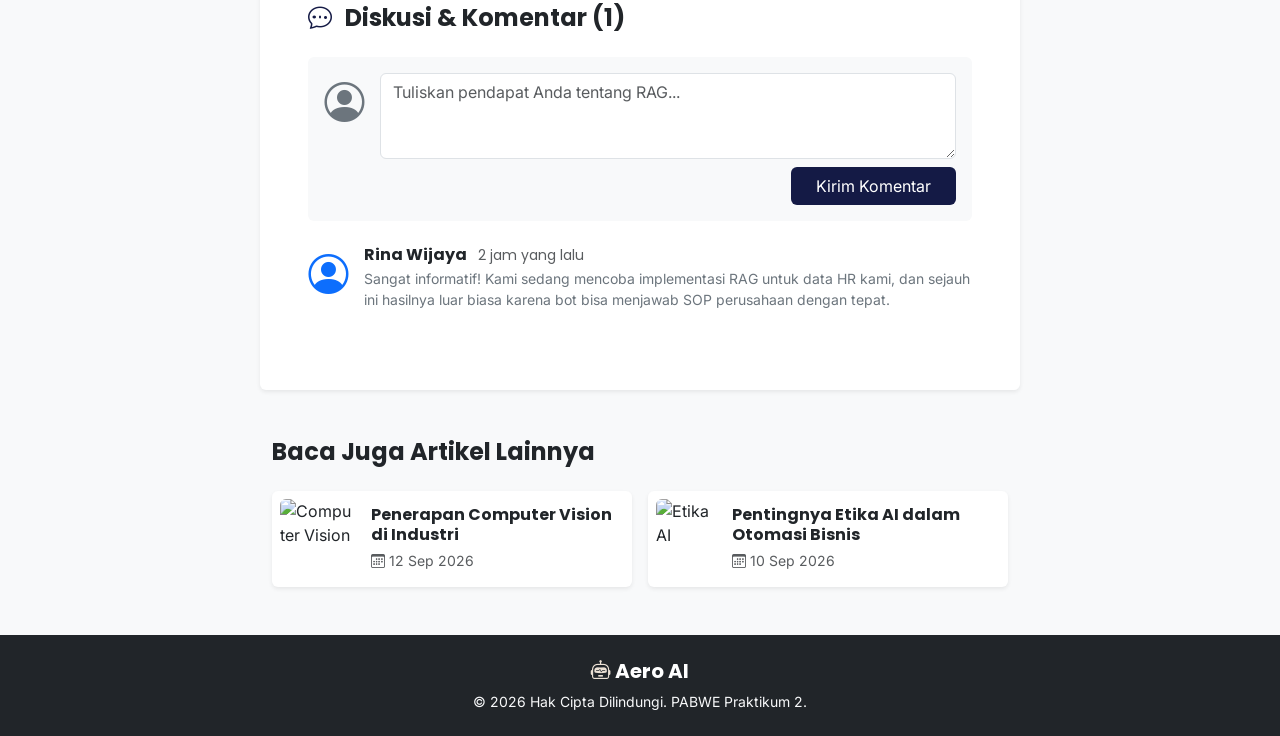
==== commit 01dbe66b: "fixx" ====
--- a/blog-detail.html
+++ b/blog-detail.html
@@ -35,6 +35,10 @@
         }
         
         .article-cover { width: 100%; height: 400px; object-fit: cover; border-radius: 12px; }
+
+        .related-thumb {
+            object-fit: cover;
+        }
     </style>
 </head>
 <body class="bg-light">
@@ -42,7 +46,7 @@
     <nav class="navbar navbar-expand-lg navbar-dark sticky-top bg-brand shadow-sm">
         <div class="container">
             <a class="navbar-brand fw-bold d-flex align-items-center gap-2" href="index.html">
-                <img src="assets/img/logo.png" alt="Logo Aero" width="30" height="30" class="object-contain">
+                <img src="assets/img/logo.png" alt="Logo Aero" width="30" height="30" class="object-fit-contain">
                 Aero AI
             </a>
             <button class="navbar-toggler" type="button" data-bs-toggle="collapse" data-bs-target="#navbarNav" aria-label="Buka navigasi menu">
@@ -60,6 +64,7 @@
 
     <main class="container py-5">
         <div class="row justify-content-center">
+            <!-- ===== Konten Artikel Utama ===== -->
             <article class="col-lg-8 bg-white p-4 p-md-5 rounded shadow-sm">
                 
                 <nav aria-label="breadcrumb">
@@ -112,7 +117,7 @@
                 </p>
 
                 <hr class="my-5">
-
+<!-- ===== Diskusi & Komentar ===== -->
                 <section>
                     <h2 class="h4 fw-bold mb-4"><i class="bi bi-chat-dots me-2 text-brand"></i> Diskusi & Komentar (1)</h2>
                     
@@ -134,13 +139,13 @@
                         <i class="bi bi-person-circle fs-1 text-primary"></i>
                         <div>
                             <h3 class="h6 fw-bold mb-1">Rina Wijaya <span class="text-muted small fw-normal ms-2">2 jam yang lalu</span></h3>
-                            <p class="text-secondary text-sm">Sangat informatif! Kami sedang mencoba implementasi RAG untuk data HR kami, dan sejauh ini hasilnya luar biasa karena bot bisa menjawab SOP perusahaan dengan tepat.</p>
+                            <p class="text-secondary small">Sangat informatif! Kami sedang mencoba implementasi RAG untuk data HR kami, dan sejauh ini hasilnya luar biasa karena bot bisa menjawab SOP perusahaan dengan tepat.</p>
                         </div>
                     </div>
                 </section>
             </article>
         </div>
-
+<!-- ===== Rekomendasi Artikel Terkait ===== -->
         <div class="row justify-content-center mt-5">
             <div class="col-lg-8">
                 <h2 class="h4 fw-bold mb-4">Baca Juga Artikel Lainnya</h2>
@@ -149,7 +154,7 @@
                     <article class="col-md-6">
                         <a href="blog-detail.html" class="text-decoration-none">
                             <div class="card h-100 border-0 shadow-sm flex-row align-items-center p-2">
-                                <img src="https://images.unsplash.com/photo-1581091226825-a6a2a5aee158?q=80&w=200&auto=format&fit=crop" class="rounded" alt="Computer Vision" width="80" height="80" style="object-fit: cover;">
+                                <img src="https://images.unsplash.com/photo-1581091226825-a6a2a5aee158?q=80&w=200&auto=format&fit=crop" class="rounded related-thumb" alt="Computer Vision" width="80" height="80">
                                 <div class="ms-3">
                                     <h3 class="h6 fw-bold text-dark mb-1">Penerapan Computer Vision di Industri</h3>
                                     <small class="text-muted"><i class="bi bi-calendar3"></i> 12 Sep 2026</small>
@@ -160,7 +165,7 @@
                     <article class="col-md-6">
                         <a href="blog-detail.html" class="text-decoration-none">
                             <div class="card h-100 border-0 shadow-sm flex-row align-items-center p-2">
-                                <img src="https://images.unsplash.com/photo-1620712943543-bcc4688e7485?q=80&w=200&auto=format&fit=crop" class="rounded" alt="Etika AI" width="80" height="80" style="object-fit: cover;">
+                                <img src="https://images.unsplash.com/photo-1620712943543-bcc4688e7485?q=80&w=200&auto=format&fit=crop" class="rounded related-thumb" alt="Etika AI" width="80" height="80">
                                 <div class="ms-3">
                                     <h3 class="h6 fw-bold text-dark mb-1">Pentingnya Etika AI dalam Otomasi Bisnis</h3>
                                     <small class="text-muted"><i class="bi bi-calendar3"></i> 10 Sep 2026</small>
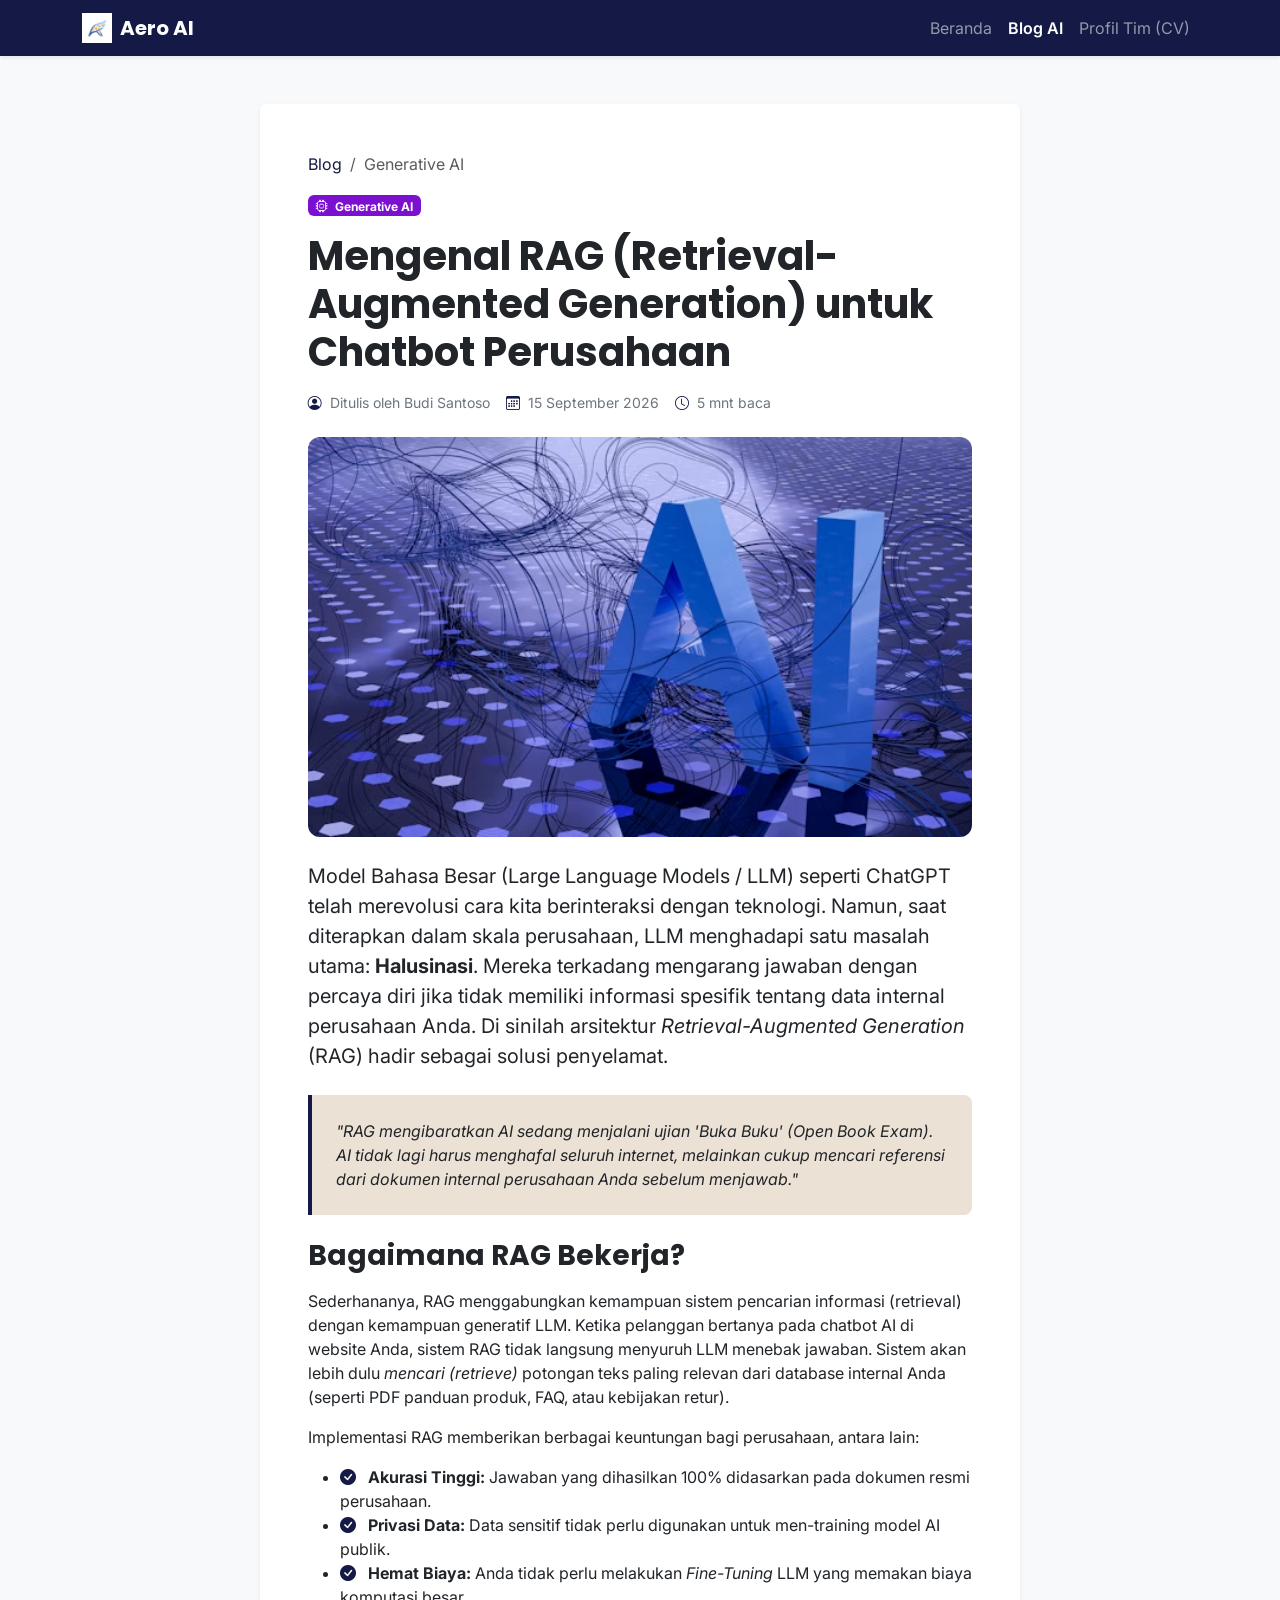
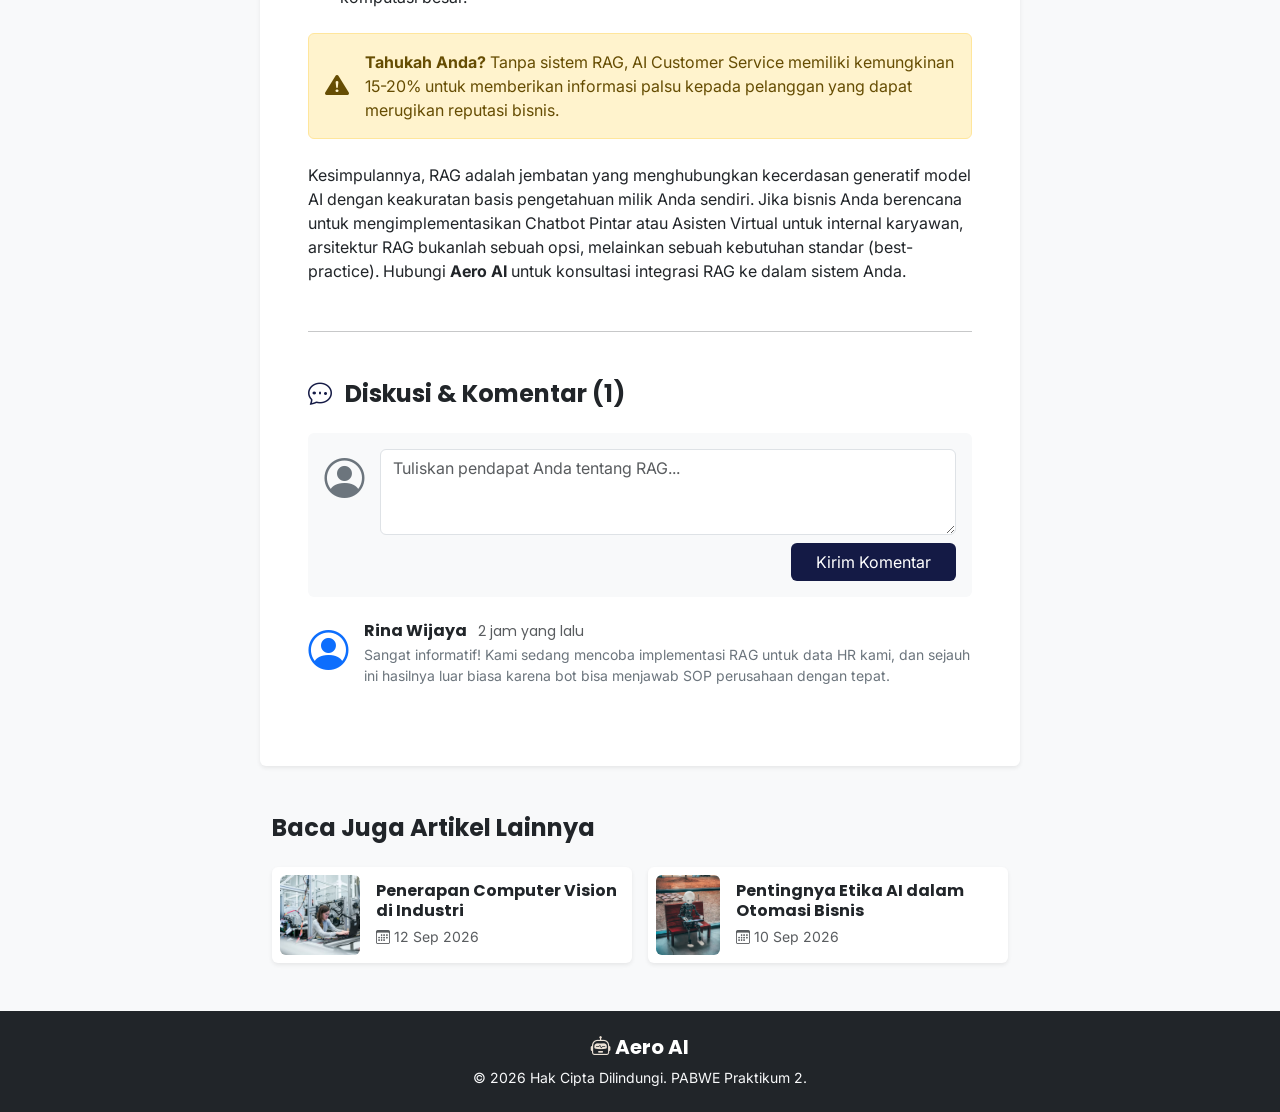
==== commit aad3dadf: "fix 1" ====
--- a/blog-detail.html
+++ b/blog-detail.html
@@ -13,33 +13,25 @@
     <link href="https://cdn.jsdelivr.net/npm/bootstrap@5.3.8/dist/css/bootstrap.min.css" rel="stylesheet" crossorigin="anonymous">
     <link rel="stylesheet" href="https://cdn.jsdelivr.net/npm/bootstrap-icons@1.13.1/font/bootstrap-icons.min.css">
 
-    <style>
-        body { font-family: 'Inter', sans-serif; }
-        h1, h2, h3, h4, h5, h6, .navbar-brand { font-family: 'Poppins', sans-serif; }
-        
-        /* Custom Colors & Utilities replacing inline styles */
-        .bg-brand { background-color: #141A45 !important; }
-        .text-brand { color: #141A45 !important; }
-        .bg-brand-dark { background-color: #7C10D0 !important; color: #ffffff !important; }
-        .text-brand-soft { color: #ECE1D5 !important; }
-        
-        .btn-brand { background-color: #141A45; color: white; transition: 0.3s; }
-        .btn-brand:hover { background-color: #7C10D0; color: white; }
-        
-        .custom-blockquote {
-            border-left: 4px solid #141A45;
-            background-color: #ECE1D5;
-            padding: 1.5rem;
-            border-radius: 0 8px 8px 0;
-            font-style: italic;
-        }
-        
-        .article-cover { width: 100%; height: 400px; object-fit: cover; border-radius: 12px; }
+    <link rel="stylesheet" href="https://cdn.jsdelivr.net/npm/bootstrap-icons@1.13.1/font/bootstrap-icons.min.css">
+<link rel="stylesheet" href="assets/css/brand-bootstrap.css">
 
-        .related-thumb {
-            object-fit: cover;
-        }
-    </style>
+<style>
+    /* Style khusus halaman Blog Detail */
+    .btn-brand { background-color: #141A45; color: white; transition: 0.3s; }
+    .btn-brand:hover { background-color: #7C10D0; color: white; }
+
+    .custom-blockquote {
+        border-left: 4px solid #141A45;
+        background-color: #ECE1D5;
+        padding: 1.5rem;
+        border-radius: 0 8px 8px 0;
+        font-style: italic;
+    }
+
+    .article-cover { width: 100%; height: 400px; object-fit: cover; border-radius: 12px; }
+    .related-thumb { object-fit: cover; }
+</style>
 </head>
 <body class="bg-light">
 
@@ -83,7 +75,7 @@
                     <span><i class="bi bi-clock text-brand me-1"></i> 5 mnt baca</span>
                 </div>
 
-                <img src="https://images.unsplash.com/photo-1677442136019-21780ecad995?q=80&w=1200&auto=format&fit=crop" alt="Cover RAG AI" class="article-cover mb-4">
+                <img src="../assets/img/generative_ai.png" alt="Cover RAG AI" class="article-cover mb-4">
 
                 <p class="fs-5">
                     Model Bahasa Besar (Large Language Models / LLM) seperti ChatGPT telah merevolusi cara kita berinteraksi dengan teknologi. Namun, saat diterapkan dalam skala perusahaan, LLM menghadapi satu masalah utama: <strong>Halusinasi</strong>. Mereka terkadang mengarang jawaban dengan percaya diri jika tidak memiliki informasi spesifik tentang data internal perusahaan Anda. Di sinilah arsitektur <em>Retrieval-Augmented Generation</em> (RAG) hadir sebagai solusi penyelamat.
@@ -116,8 +108,9 @@
                     Kesimpulannya, RAG adalah jembatan yang menghubungkan kecerdasan generatif model AI dengan keakuratan basis pengetahuan milik Anda sendiri. Jika bisnis Anda berencana untuk mengimplementasikan Chatbot Pintar atau Asisten Virtual untuk internal karyawan, arsitektur RAG bukanlah sebuah opsi, melainkan sebuah kebutuhan standar (best-practice). Hubungi <strong>Aero AI</strong> untuk konsultasi integrasi RAG ke dalam sistem Anda.
                 </p>
 
-                <hr class="my-5">
-<!-- ===== Diskusi & Komentar ===== -->
+                <hr class="my-5"> 
+                
+                <!-- ===== Diskusi & Komentar ===== -->
                 <section>
                     <h2 class="h4 fw-bold mb-4"><i class="bi bi-chat-dots me-2 text-brand"></i> Diskusi & Komentar (1)</h2>
                     
@@ -145,7 +138,7 @@
                 </section>
             </article>
         </div>
-<!-- ===== Rekomendasi Artikel Terkait ===== -->
+        <!-- ===== Rekomendasi Artikel Terkait ===== -->
         <div class="row justify-content-center mt-5">
             <div class="col-lg-8">
                 <h2 class="h4 fw-bold mb-4">Baca Juga Artikel Lainnya</h2>
@@ -154,7 +147,7 @@
                     <article class="col-md-6">
                         <a href="blog-detail.html" class="text-decoration-none">
                             <div class="card h-100 border-0 shadow-sm flex-row align-items-center p-2">
-                                <img src="https://images.unsplash.com/photo-1581091226825-a6a2a5aee158?q=80&w=200&auto=format&fit=crop" class="rounded related-thumb" alt="Computer Vision" width="80" height="80">
+                                <img src="../assets/img/computer_vision.png" class="rounded related-thumb" alt="Computer Vision" width="80" height="80">
                                 <div class="ms-3">
                                     <h3 class="h6 fw-bold text-dark mb-1">Penerapan Computer Vision di Industri</h3>
                                     <small class="text-muted"><i class="bi bi-calendar3"></i> 12 Sep 2026</small>
@@ -165,7 +158,7 @@
                     <article class="col-md-6">
                         <a href="blog-detail.html" class="text-decoration-none">
                             <div class="card h-100 border-0 shadow-sm flex-row align-items-center p-2">
-                                <img src="https://images.unsplash.com/photo-1620712943543-bcc4688e7485?q=80&w=200&auto=format&fit=crop" class="rounded related-thumb" alt="Etika AI" width="80" height="80">
+                                <img src="../assets/img/etika_ai.png" class="rounded related-thumb" alt="Etika AI" width="80" height="80">
                                 <div class="ms-3">
                                     <h3 class="h6 fw-bold text-dark mb-1">Pentingnya Etika AI dalam Otomasi Bisnis</h3>
                                     <small class="text-muted"><i class="bi bi-calendar3"></i> 10 Sep 2026</small>
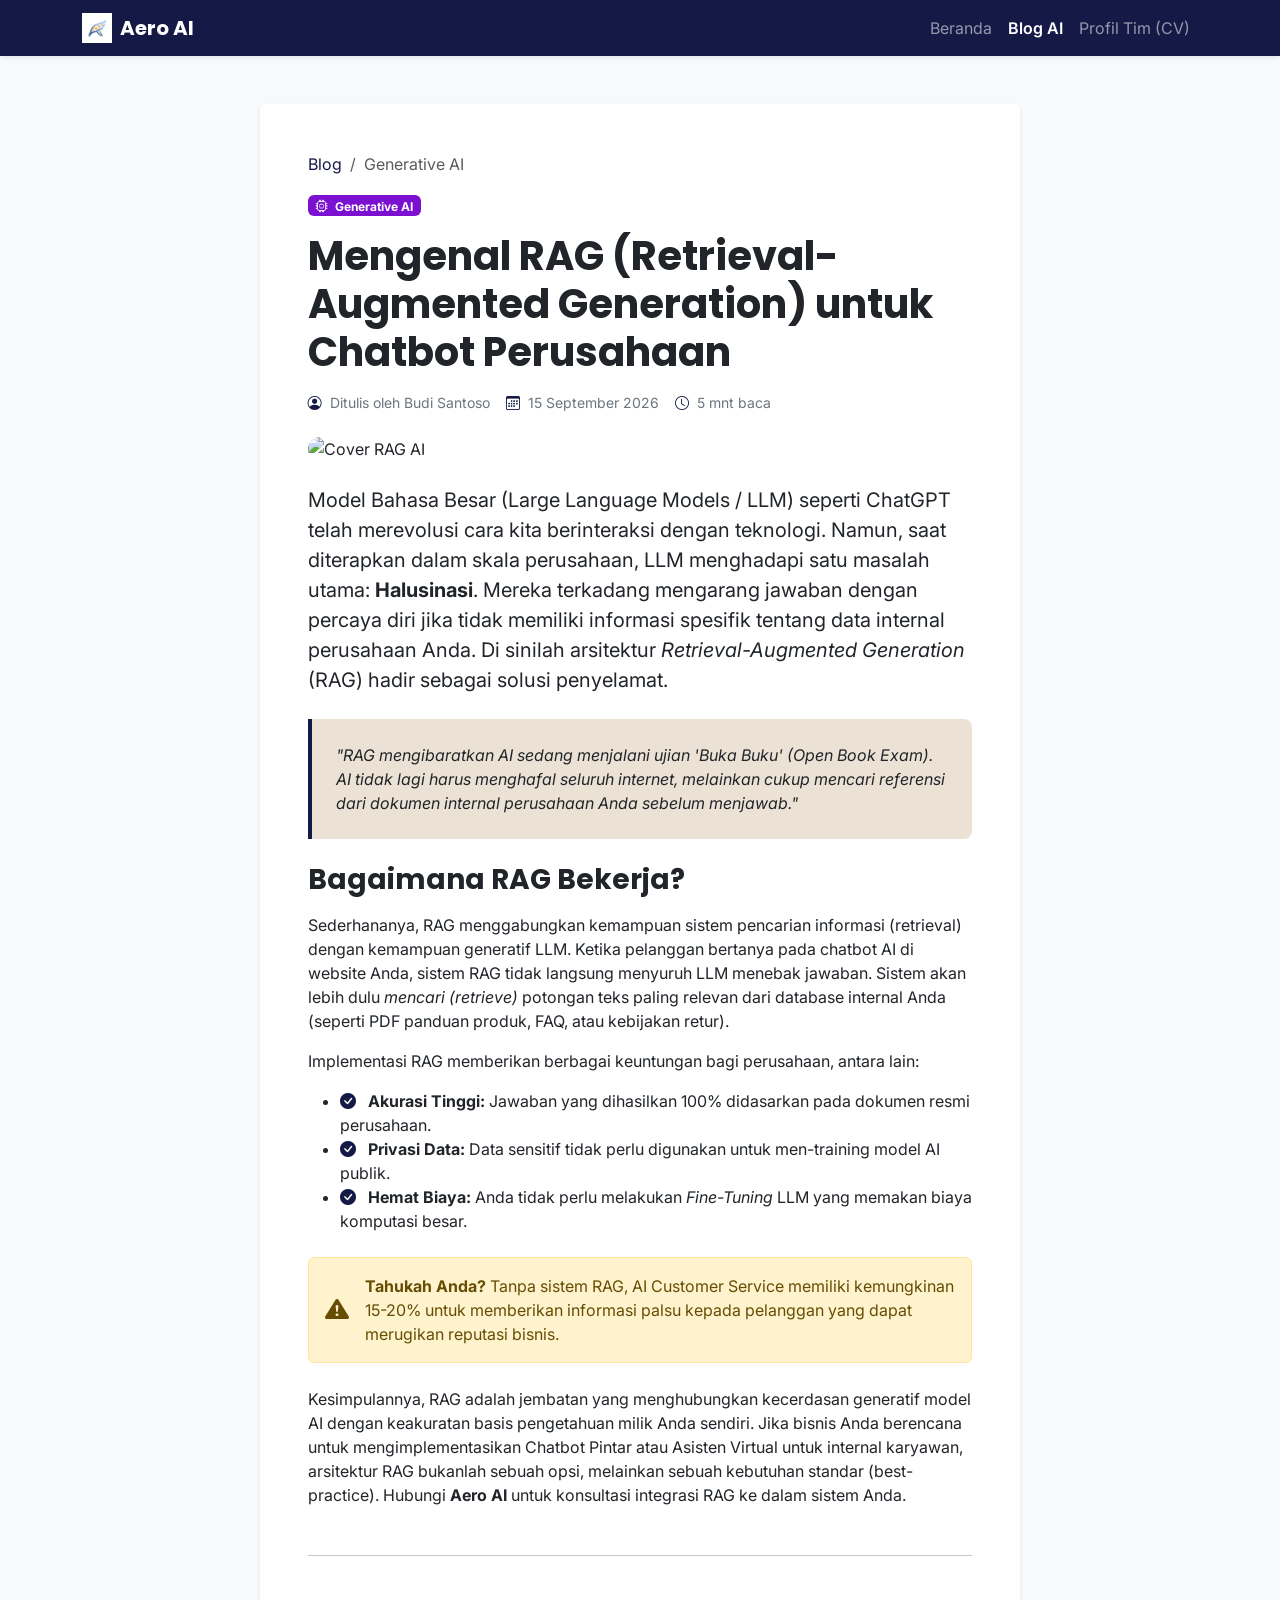
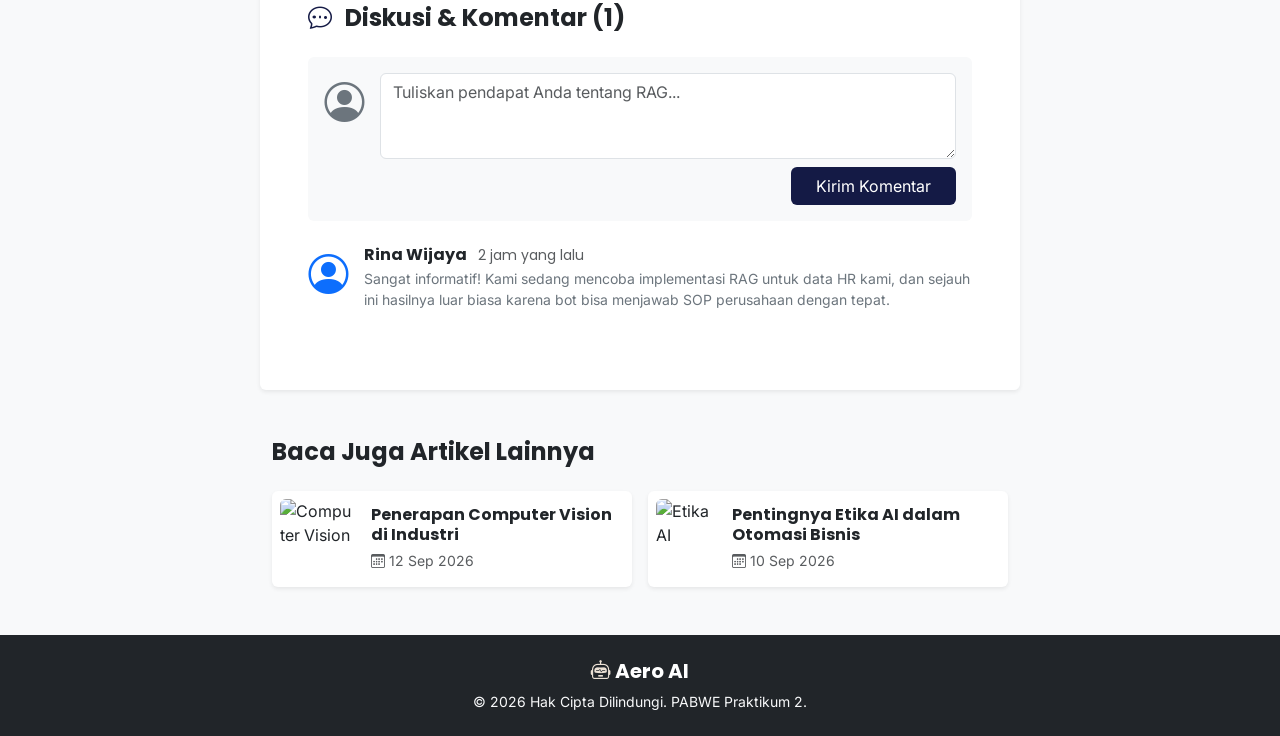
==== commit 43a6a266: "fix" ====
--- a/blog-detail.html
+++ b/blog-detail.html
@@ -13,25 +13,33 @@
     <link href="https://cdn.jsdelivr.net/npm/bootstrap@5.3.8/dist/css/bootstrap.min.css" rel="stylesheet" crossorigin="anonymous">
     <link rel="stylesheet" href="https://cdn.jsdelivr.net/npm/bootstrap-icons@1.13.1/font/bootstrap-icons.min.css">
 
-    <link rel="stylesheet" href="https://cdn.jsdelivr.net/npm/bootstrap-icons@1.13.1/font/bootstrap-icons.min.css">
-<link rel="stylesheet" href="assets/css/brand-bootstrap.css">
+    <style>
+        body { font-family: 'Inter', sans-serif; }
+        h1, h2, h3, h4, h5, h6, .navbar-brand { font-family: 'Poppins', sans-serif; }
+        
+        /* Custom Colors & Utilities replacing inline styles */
+        .bg-brand { background-color: #141A45 !important; }
+        .text-brand { color: #141A45 !important; }
+        .bg-brand-dark { background-color: #7C10D0 !important; color: #ffffff !important; }
+        .text-brand-soft { color: #ECE1D5 !important; }
+        
+        .btn-brand { background-color: #141A45; color: white; transition: 0.3s; }
+        .btn-brand:hover { background-color: #7C10D0; color: white; }
+        
+        .custom-blockquote {
+            border-left: 4px solid #141A45;
+            background-color: #ECE1D5;
+            padding: 1.5rem;
+            border-radius: 0 8px 8px 0;
+            font-style: italic;
+        }
+        
+        .article-cover { width: 100%; height: 400px; object-fit: cover; border-radius: 12px; }
 
-<style>
-    /* Style khusus halaman Blog Detail */
-    .btn-brand { background-color: #141A45; color: white; transition: 0.3s; }
-    .btn-brand:hover { background-color: #7C10D0; color: white; }
-
-    .custom-blockquote {
-        border-left: 4px solid #141A45;
-        background-color: #ECE1D5;
-        padding: 1.5rem;
-        border-radius: 0 8px 8px 0;
-        font-style: italic;
-    }
-
-    .article-cover { width: 100%; height: 400px; object-fit: cover; border-radius: 12px; }
-    .related-thumb { object-fit: cover; }
-</style>
+        .related-thumb {
+            object-fit: cover;
+        }
+    </style>
 </head>
 <body class="bg-light">
 
@@ -75,7 +83,7 @@
                     <span><i class="bi bi-clock text-brand me-1"></i> 5 mnt baca</span>
                 </div>
 
-                <img src="../assets/img/generative_ai.png" alt="Cover RAG AI" class="article-cover mb-4">
+                <img src="https://images.unsplash.com/photo-1677442136019-21780ecad995?q=80&w=1200&auto=format&fit=crop" alt="Cover RAG AI" class="article-cover mb-4">
 
                 <p class="fs-5">
                     Model Bahasa Besar (Large Language Models / LLM) seperti ChatGPT telah merevolusi cara kita berinteraksi dengan teknologi. Namun, saat diterapkan dalam skala perusahaan, LLM menghadapi satu masalah utama: <strong>Halusinasi</strong>. Mereka terkadang mengarang jawaban dengan percaya diri jika tidak memiliki informasi spesifik tentang data internal perusahaan Anda. Di sinilah arsitektur <em>Retrieval-Augmented Generation</em> (RAG) hadir sebagai solusi penyelamat.
@@ -108,9 +116,8 @@
                     Kesimpulannya, RAG adalah jembatan yang menghubungkan kecerdasan generatif model AI dengan keakuratan basis pengetahuan milik Anda sendiri. Jika bisnis Anda berencana untuk mengimplementasikan Chatbot Pintar atau Asisten Virtual untuk internal karyawan, arsitektur RAG bukanlah sebuah opsi, melainkan sebuah kebutuhan standar (best-practice). Hubungi <strong>Aero AI</strong> untuk konsultasi integrasi RAG ke dalam sistem Anda.
                 </p>
 
-                <hr class="my-5"> 
-                
-                <!-- ===== Diskusi & Komentar ===== -->
+                <hr class="my-5">
+<!-- ===== Diskusi & Komentar ===== -->
                 <section>
                     <h2 class="h4 fw-bold mb-4"><i class="bi bi-chat-dots me-2 text-brand"></i> Diskusi & Komentar (1)</h2>
                     
@@ -138,7 +145,7 @@
                 </section>
             </article>
         </div>
-        <!-- ===== Rekomendasi Artikel Terkait ===== -->
+<!-- ===== Rekomendasi Artikel Terkait ===== -->
         <div class="row justify-content-center mt-5">
             <div class="col-lg-8">
                 <h2 class="h4 fw-bold mb-4">Baca Juga Artikel Lainnya</h2>
@@ -147,7 +154,7 @@
                     <article class="col-md-6">
                         <a href="blog-detail.html" class="text-decoration-none">
                             <div class="card h-100 border-0 shadow-sm flex-row align-items-center p-2">
-                                <img src="../assets/img/computer_vision.png" class="rounded related-thumb" alt="Computer Vision" width="80" height="80">
+                                <img src="https://images.unsplash.com/photo-1581091226825-a6a2a5aee158?q=80&w=200&auto=format&fit=crop" class="rounded related-thumb" alt="Computer Vision" width="80" height="80">
                                 <div class="ms-3">
                                     <h3 class="h6 fw-bold text-dark mb-1">Penerapan Computer Vision di Industri</h3>
                                     <small class="text-muted"><i class="bi bi-calendar3"></i> 12 Sep 2026</small>
@@ -158,7 +165,7 @@
                     <article class="col-md-6">
                         <a href="blog-detail.html" class="text-decoration-none">
                             <div class="card h-100 border-0 shadow-sm flex-row align-items-center p-2">
-                                <img src="../assets/img/etika_ai.png" class="rounded related-thumb" alt="Etika AI" width="80" height="80">
+                                <img src="https://images.unsplash.com/photo-1620712943543-bcc4688e7485?q=80&w=200&auto=format&fit=crop" class="rounded related-thumb" alt="Etika AI" width="80" height="80">
                                 <div class="ms-3">
                                     <h3 class="h6 fw-bold text-dark mb-1">Pentingnya Etika AI dalam Otomasi Bisnis</h3>
                                     <small class="text-muted"><i class="bi bi-calendar3"></i> 10 Sep 2026</small>
